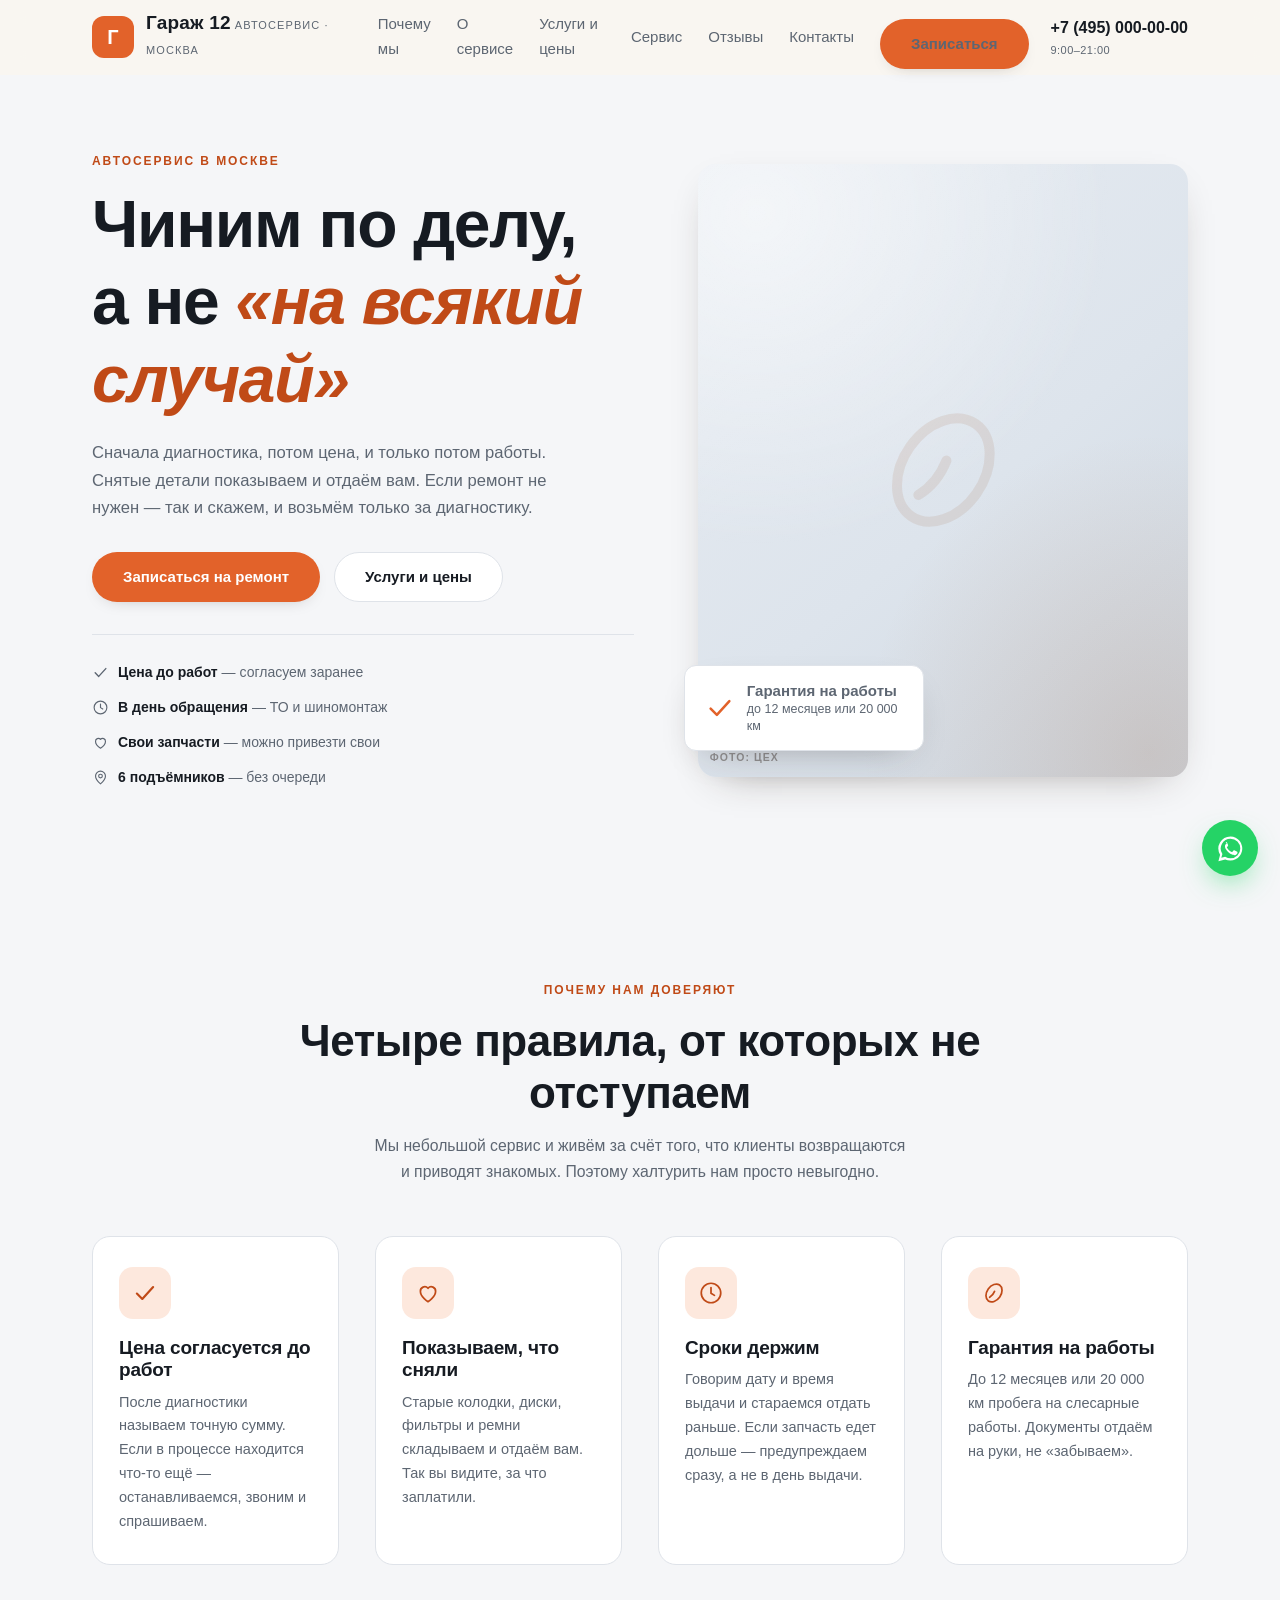
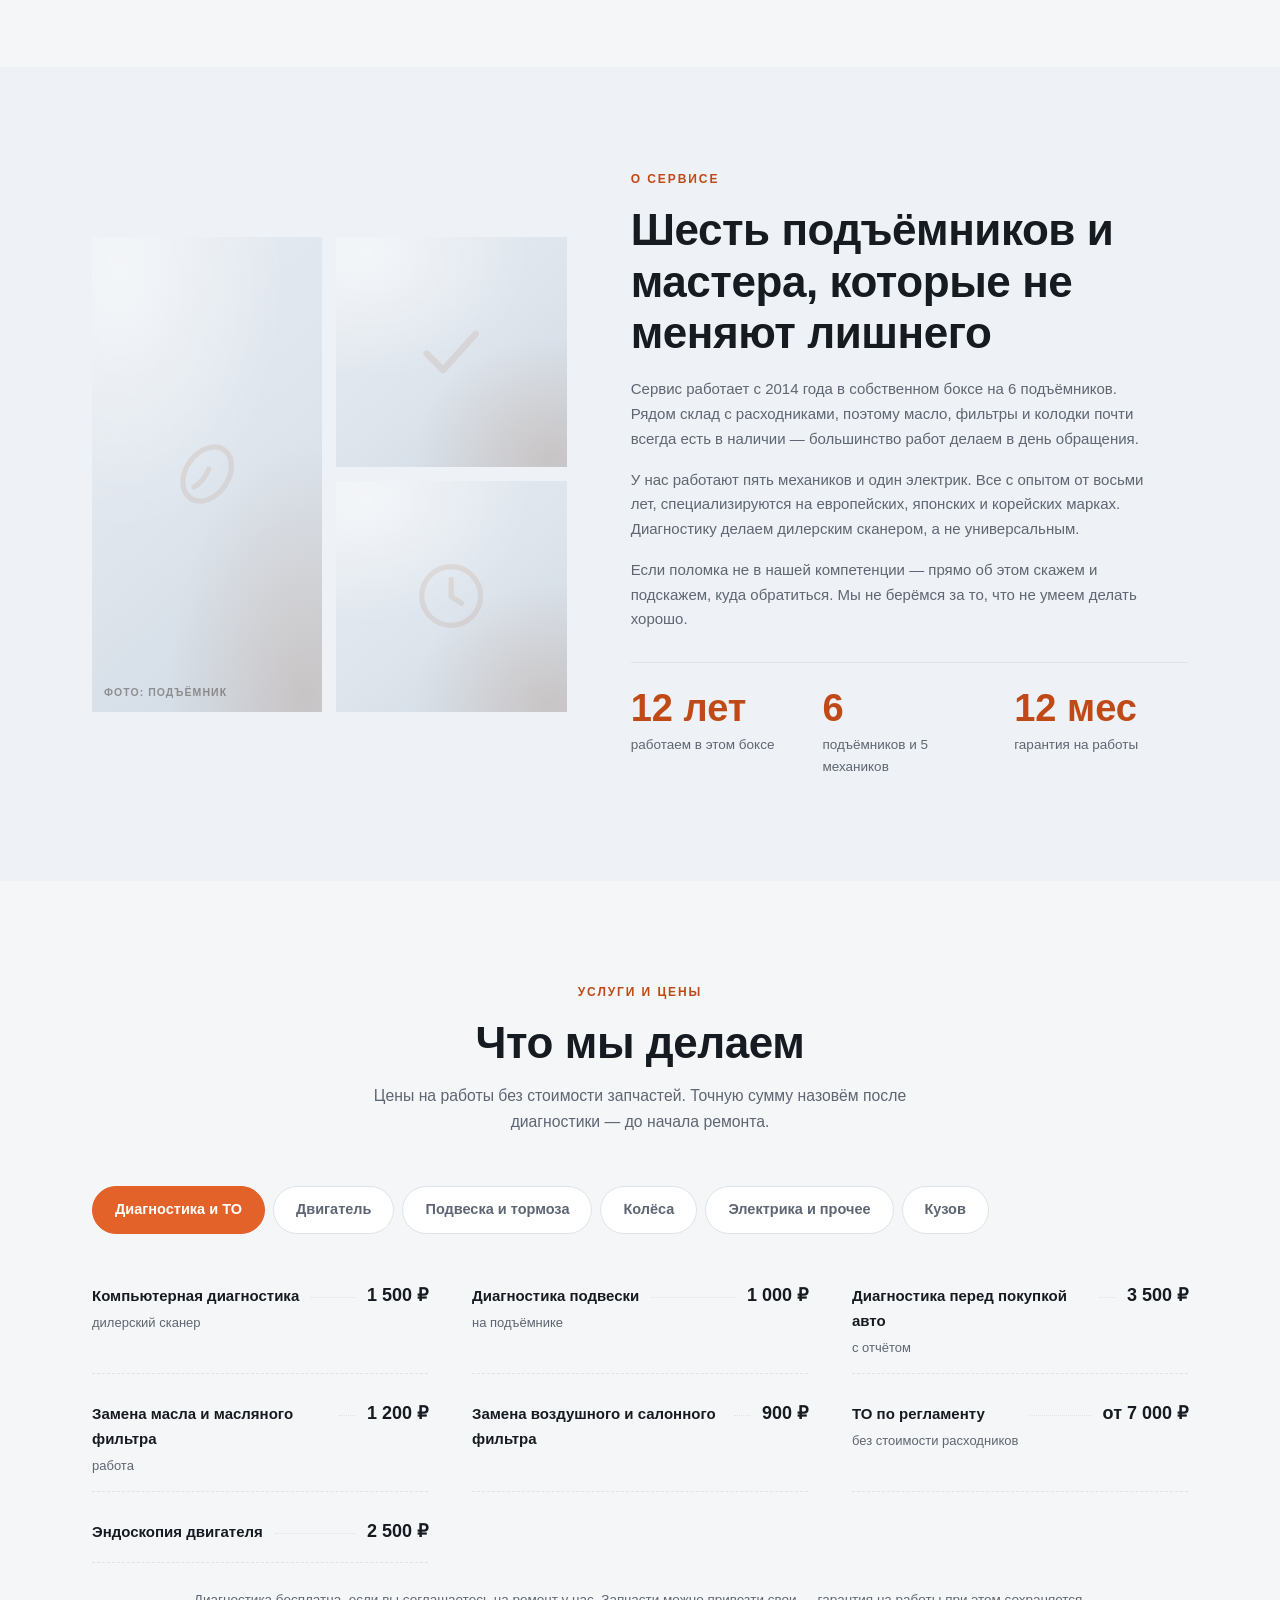
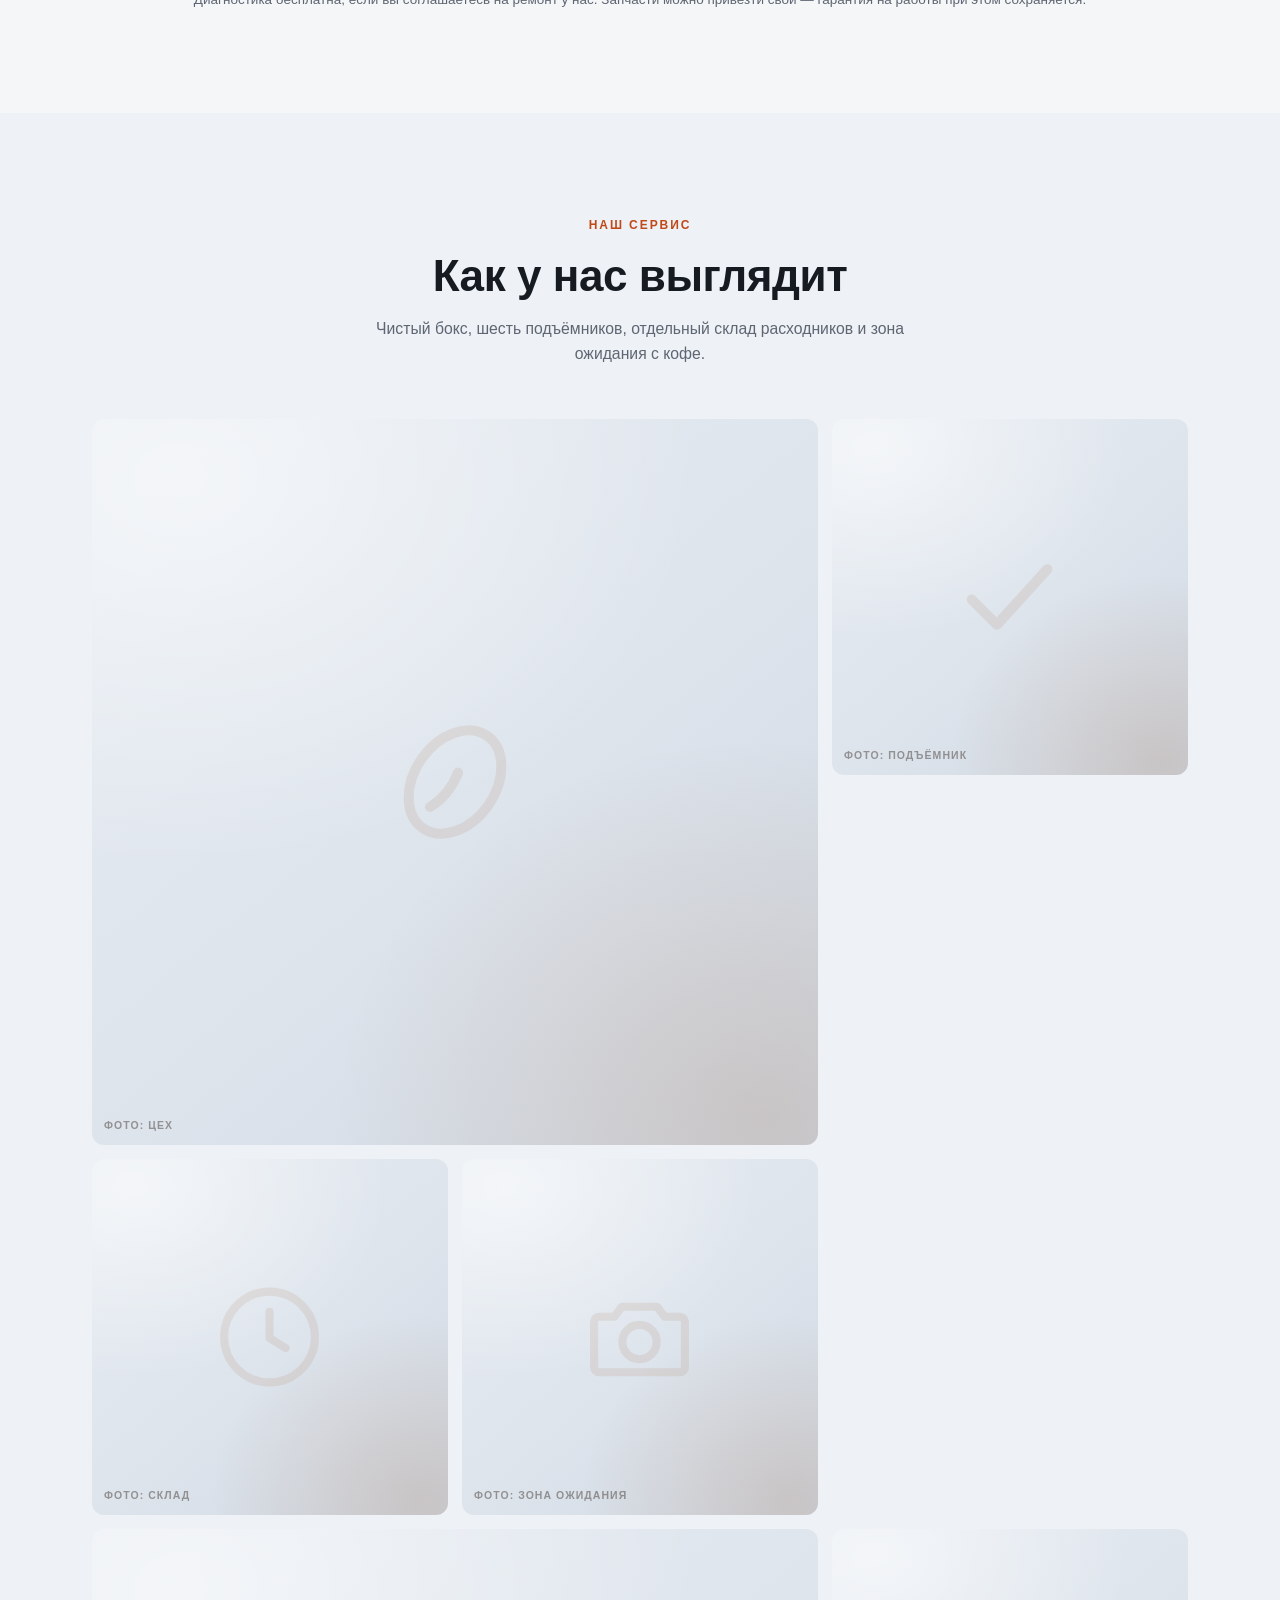
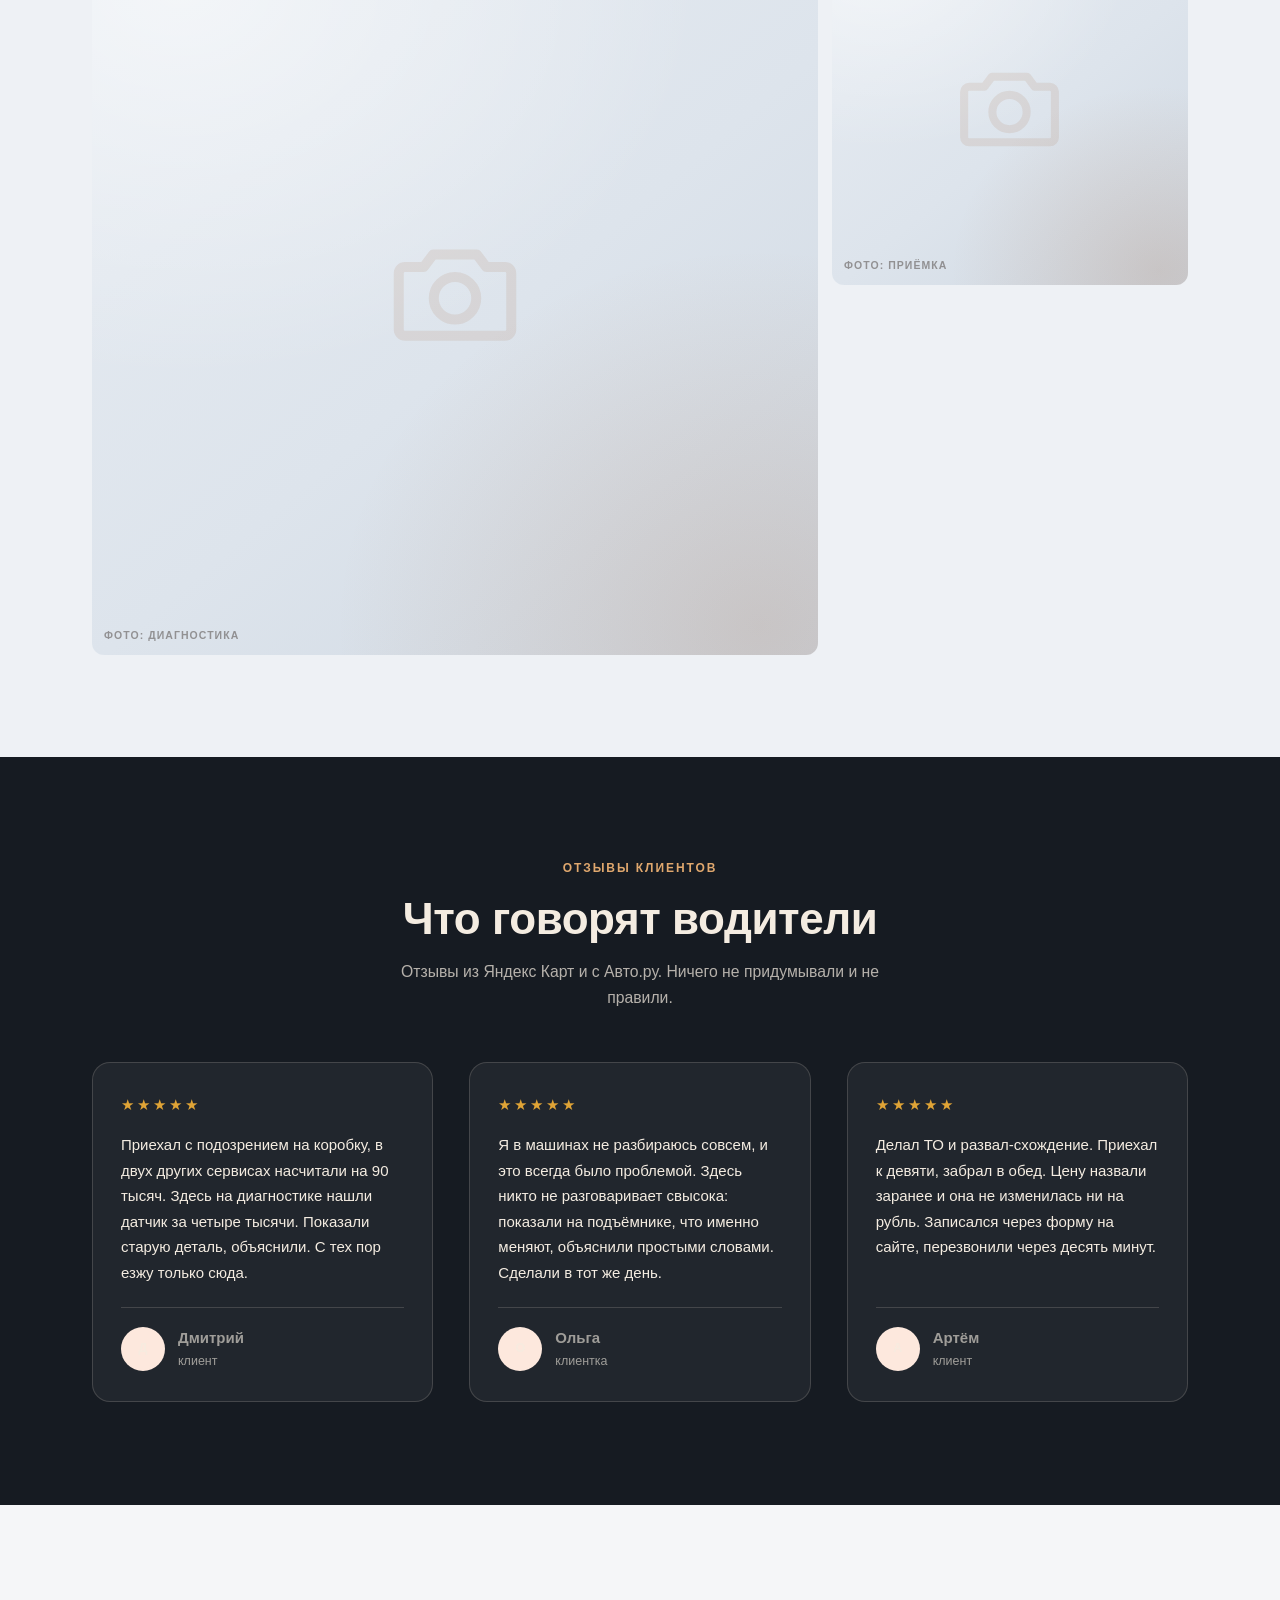
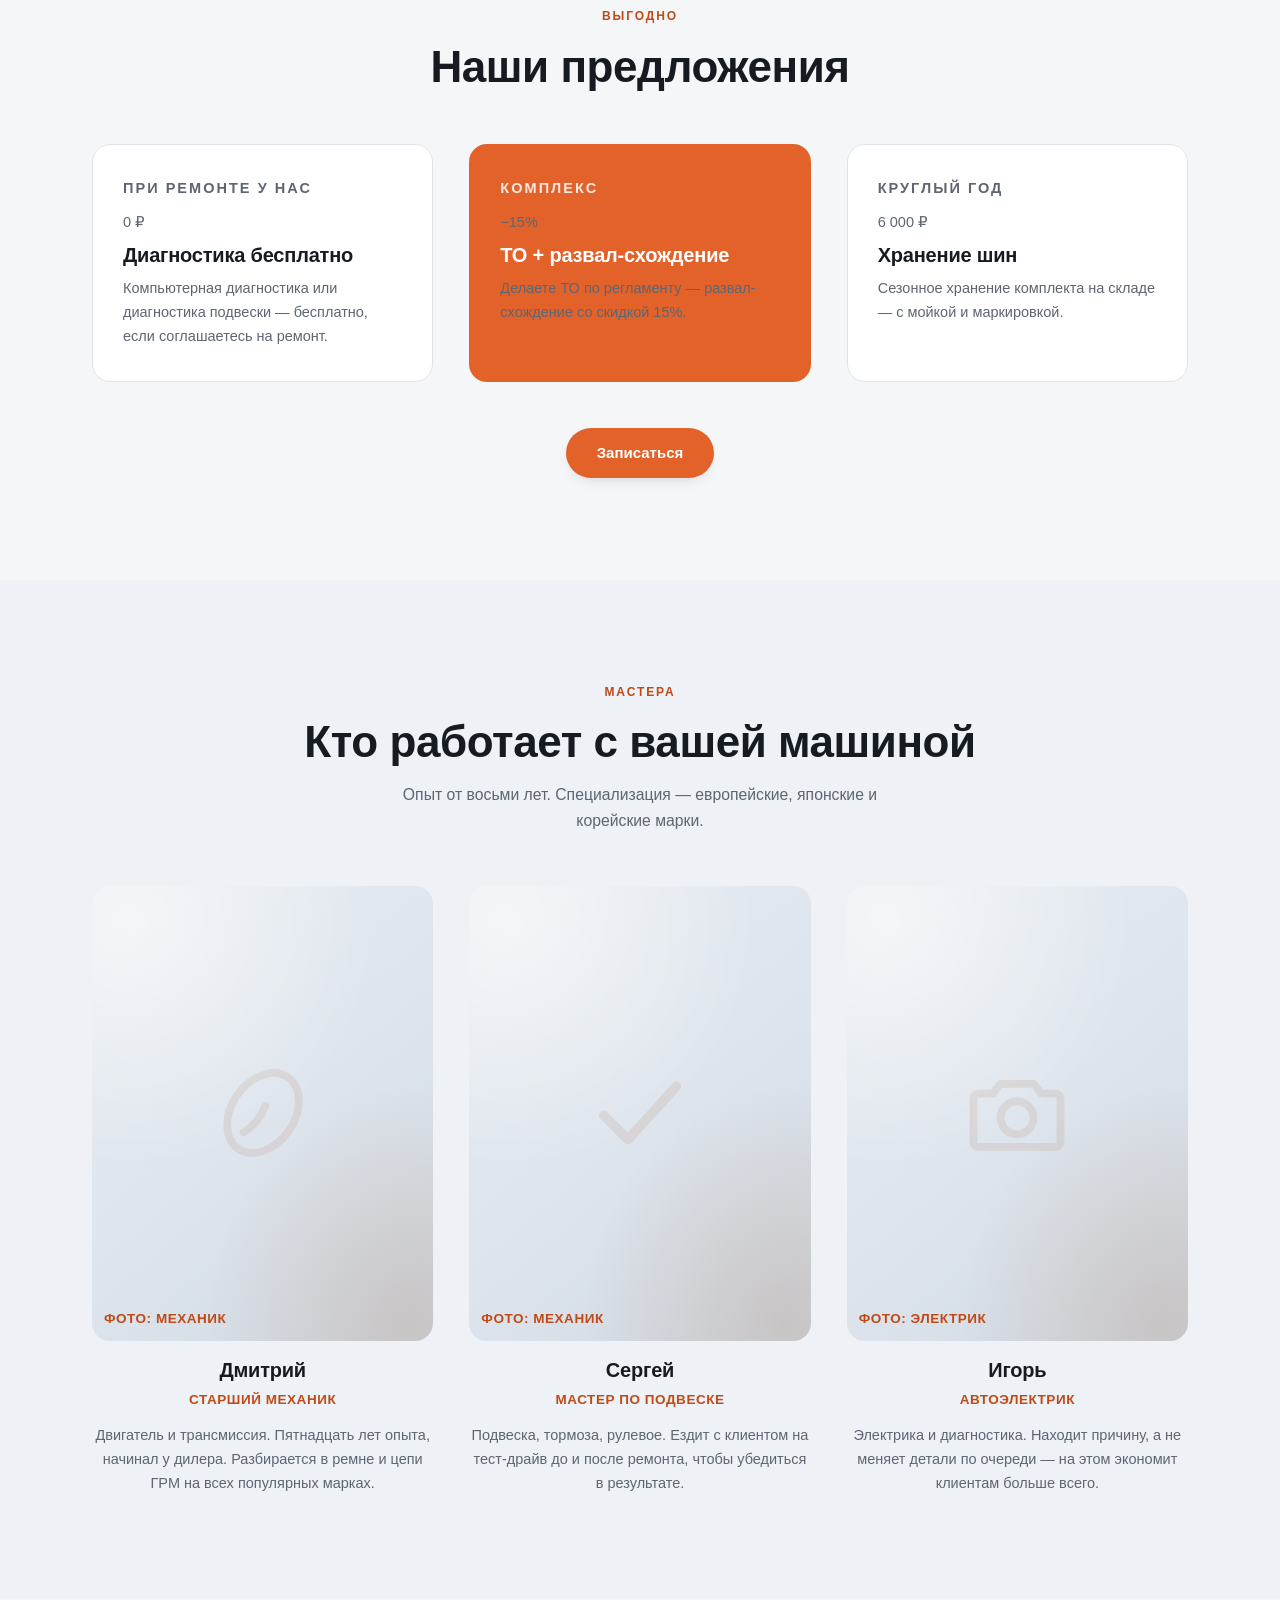
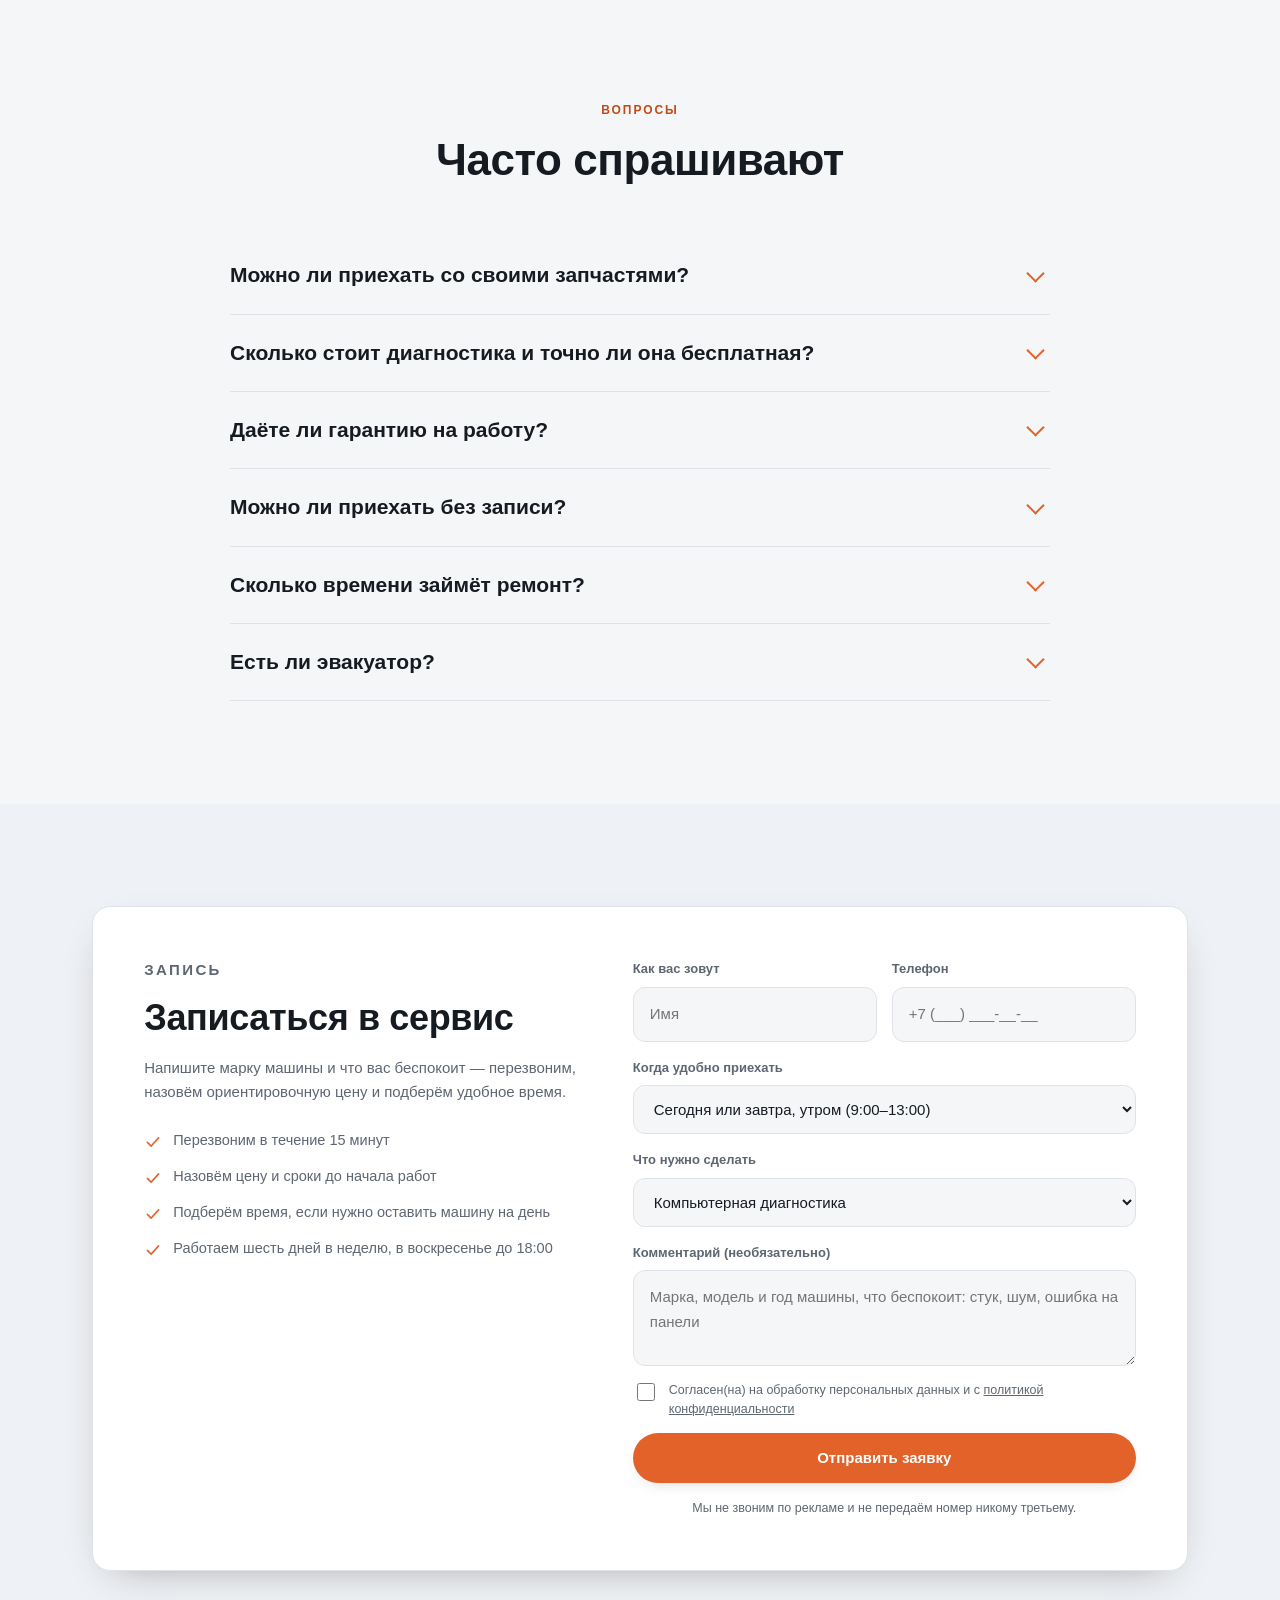
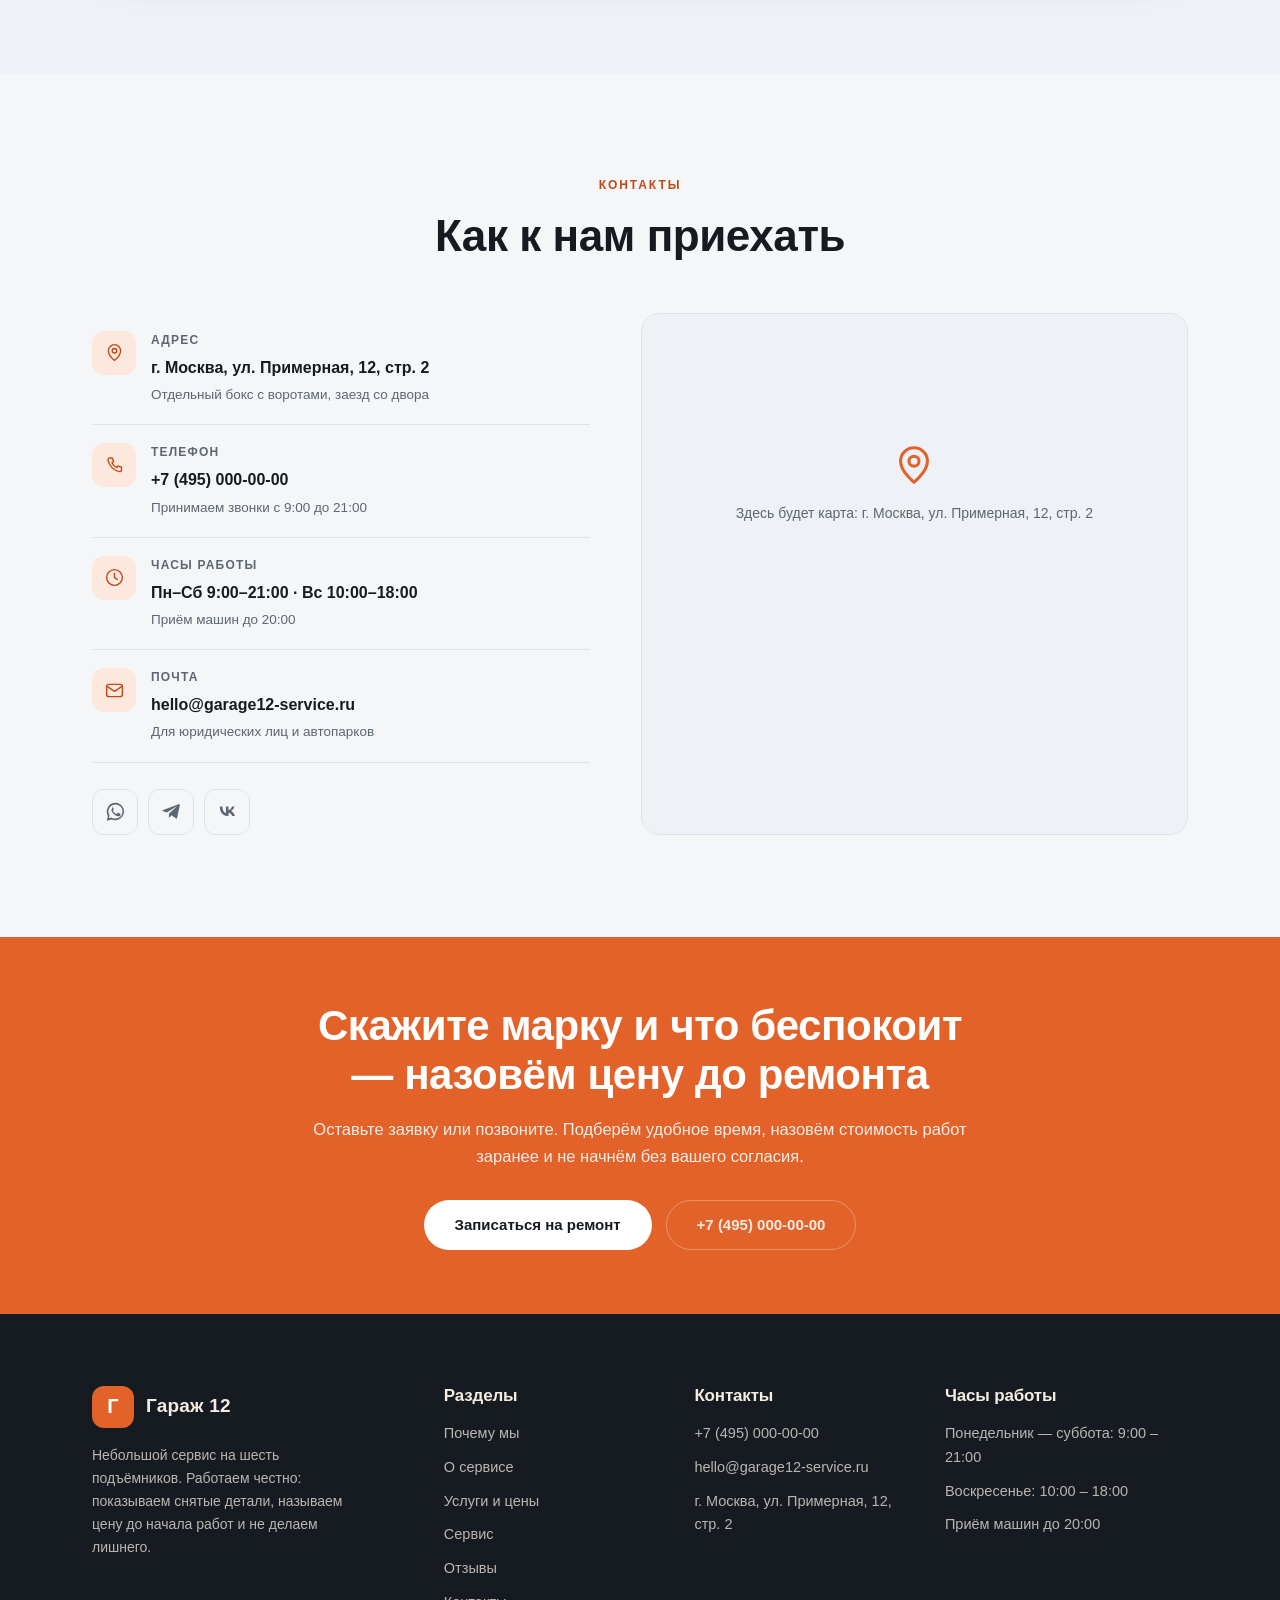
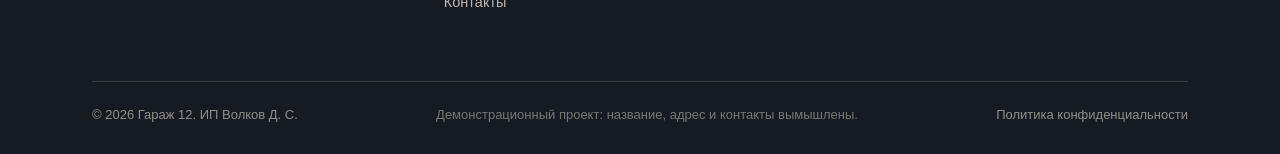
==== avto/index.html @ a229dd5d "Add beauty salon and auto repair demos, update index to 4 examples" ====
<!DOCTYPE html>
<html lang="ru">
<head>
<meta charset="utf-8">
<meta name="viewport" content="width=device-width, initial-scale=1">
<title>Автосервис «Гараж 12» — ремонт и обслуживание автомобилей в Москве</title>
<meta name="description" content="Автосервис: компьютерная диагностика, ТО по регламенту, ремонт двигателя, подвески и тормозов, шиномонтаж и развал-схождение. Показываем старые запчасти, даём гарантию на работы. Запись онлайн.">
<meta name="keywords" content="автосервис Москва, ремонт авто, компьютерная диагностика, ТО по регламенту, ремонт подвески, замена колодок, шиномонтаж, развал схождение, ремонт двигателя, записаться в автосервис">
<link rel="canonical" href="https://garage12-service.ru/">
<meta name="robots" content="noindex, nofollow">
<meta name="theme-color" content="#e2622a">
<meta name="format-detection" content="telephone=yes">
<meta name="geo.region" content="RU-MOW">
<meta name="geo.placename" content="Москва">

<meta property="og:type" content="website">
<meta property="og:locale" content="ru_RU">
<meta property="og:site_name" content="Гараж 12">
<meta property="og:title" content="Автосервис «Гараж 12» — ремонт и обслуживание автомобилей в Москве">
<meta property="og:description" content="Автосервис: компьютерная диагностика, ТО по регламенту, ремонт двигателя, подвески и тормозов, шиномонтаж и развал-схождение. Показываем старые запчасти, даём гарантию на работы. Запись онлайн.">
<meta property="og:url" content="https://garage12-service.ru/">
<meta property="og:image" content="https://garage12-service.ru/img/og.jpg">
<meta name="twitter:card" content="summary_large_image">

<link rel="icon" href="img/favicon.svg" type="image/svg+xml">
<link rel="apple-touch-icon" href="img/favicon.svg">
<link rel="stylesheet" href="css/style.css">
<script>document.documentElement.className += ' js';</script>
<script type="application/ld+json">{"url":"https://garage12-service.ru/","image":"https://garage12-service.ru/img/og.jpg","description":"Автосервис: компьютерная диагностика, ТО по регламенту, ремонт двигателя, подвески и тормозов, шиномонтаж и развал-схождение. Показываем старые запчасти, даём гарантию на работы. Запись онлайн.","@type":"AutoRepair","telephone":"+7 (495) 000-00-00","@context":"https://schema.org","name":"Гараж 12","address":{"streetAddress":"г. Москва, ул. Примерная, 12, стр. 2","addressLocality":"Москва","@type":"PostalAddress","addressCountry":"RU"},"priceRange":"1 000–25 000 ₽","openingHours":["Mo-Sa 09:00-21:00","Su 10:00-18:00"]}</script>
<script type="application/ld+json">{"@context":"https://schema.org","mainEntity":[{"acceptedAnswer":{"text":"Да, можно. Гарантия на работы в этом случае сохраняется в полном объёме, но на саму привезённую деталь мы гарантию дать не можем — только на качество установки. Если сомневаетесь, что заказывать, мы подскажем артикулы и подберём аналоги.","@type":"Answer"},"name":"Можно ли приехать со своими запчастями?","@type":"Question"},{"acceptedAnswer":{"text":"Компьютерная диагностика — 1 500 ₽, диагностика подвески — 1 000 ₽. Если после диагностики вы соглашаетесь на ремонт у нас, эти деньги не берём. Платите только за диагностику, если решили ремонтироваться в другом месте.","@type":"Answer"},"name":"Сколько стоит диагностика и точно ли она бесплатная?","@type":"Question"},{"acceptedAnswer":{"text":"Да, до 12 месяцев или 20 000 км пробега на слесарные работы — что наступит раньше. Документы выдаём на руки. Если в гарантийный период появится та же неисправность, устраним бесплатно.","@type":"Answer"},"name":"Даёте ли гарантию на работу?","@type":"Question"},{"acceptedAnswer":{"text":"Можно, но лучше записаться — иначе придётся ждать в очереди. В день обращения делаем ТО, шиномонтаж, замену колодок и масла. Для сложного ремонта понадобится запись: нужно заказать запчасти.","@type":"Answer"},"name":"Можно ли приехать без записи?","@type":"Question"},{"acceptedAnswer":{"text":"Замену масла, колодок или шиномонтаж делаем за час-полтора. ТО по регламенту — от трёх часов. Ремонт двигателя или сцепления обычно от одного до трёх дней, точнее скажем после диагностики.","@type":"Answer"},"name":"Сколько времени займёт ремонт?","@type":"Question"},{"acceptedAnswer":{"text":"Своего эвакуатора нет, но мы работаем с партнёрами и подскажем, к кому обратиться — приедем на подъёмник и примем машину в любое рабочее время. Скажите при звонке, что машина на эвакуаторе, мы подготовим место.","@type":"Answer"},"name":"Есть ли эвакуатор?","@type":"Question"}],"@type":"FAQPage"}</script>
</head>
<body>
<a class="skip" href="#main">Перейти к содержанию</a>

<svg width="0" height="0" style="position:absolute" aria-hidden="true" focusable="false">
  <symbol id="i-cup" viewBox="0 0 24 24" fill="none" stroke="currentColor" stroke-width="1.6" stroke-linecap="round" stroke-linejoin="round"><path d="M4 7h12v6a5 5 0 0 1-5 5H9a5 5 0 0 1-5-5V7Z"/><path d="M16 9h2.5a2.5 2.5 0 0 1 0 5H16"/><path d="M7 3.5c0 .8.9 1 .9 1.8M10.5 3.5c0 .8.9 1 .9 1.8"/><path d="M4 21h12"/></symbol>
  <symbol id="i-cake" viewBox="0 0 24 24" fill="none" stroke="currentColor" stroke-width="1.6" stroke-linecap="round" stroke-linejoin="round"><path d="M4 20h16v-5c0-1.1-.9-2-2-2H6c-1.1 0-2 .9-2 2v5Z"/><path d="M4 16c1.2 0 1.2 1.2 2.4 1.2S7.6 16 8.8 16s1.2 1.2 2.4 1.2S12.4 16 13.6 16s1.2 1.2 2.4 1.2S17.2 16 20 16"/><path d="M12 13V9M12 6.5V5"/></symbol>
  <symbol id="i-bean" viewBox="0 0 24 24" fill="none" stroke="currentColor" stroke-width="1.6" stroke-linecap="round" stroke-linejoin="round"><ellipse cx="12" cy="12" rx="6.5" ry="9" transform="rotate(35 12 12)"/><path d="M8 16c2-1.2 3.5-3 4.5-5.5"/></symbol>
  <symbol id="i-croissant" viewBox="0 0 24 24" fill="none" stroke="currentColor" stroke-width="1.6" stroke-linecap="round" stroke-linejoin="round"><path d="M3 14c0-4 4-8 9-8s9 4 9 8"/><path d="M7 14 5 18M12 14v4.5M17 14l2 4"/><path d="M3 14h18"/></symbol>
  <symbol id="i-leaf" viewBox="0 0 24 24" fill="none" stroke="currentColor" stroke-width="1.6" stroke-linecap="round" stroke-linejoin="round"><path d="M4 20c0-9 6-15 16-16 0 10-6 16-13 16H4Z"/><path d="M9 15c2-2.6 4.6-4.4 8-5.2"/></symbol>
  <symbol id="i-heart" viewBox="0 0 24 24" fill="none" stroke="currentColor" stroke-width="1.6" stroke-linecap="round" stroke-linejoin="round"><path d="M12 20s-7-4.4-7-9.4A4 4 0 0 1 12 7.6a4 4 0 0 1 7 3c0 5-7 9.4-7 9.4Z"/></symbol>
  <symbol id="i-wifi" viewBox="0 0 24 24" fill="none" stroke="currentColor" stroke-width="1.6" stroke-linecap="round" stroke-linejoin="round"><path d="M3.5 9a13 13 0 0 1 17 0M6.5 12.2a8.6 8.6 0 0 1 11 0M9.4 15.4a4.2 4.2 0 0 1 5.2 0"/><circle cx="12" cy="18.6" r=".9" fill="currentColor" stroke="none"/></symbol>
  <symbol id="i-music" viewBox="0 0 24 24" fill="none" stroke="currentColor" stroke-width="1.6" stroke-linecap="round" stroke-linejoin="round"><path d="M9 18V6l10-2v12"/><circle cx="6.5" cy="18" r="2.5"/><circle cx="16.5" cy="16" r="2.5"/></symbol>
  <symbol id="i-sun" viewBox="0 0 24 24" fill="none" stroke="currentColor" stroke-width="1.6" stroke-linecap="round" stroke-linejoin="round"><circle cx="12" cy="12" r="4"/><path d="M12 2v2.5M12 19.5V22M2 12h2.5M19.5 12H22M5 5l1.8 1.8M17.2 17.2 19 19M19 5l-1.8 1.8M6.8 17.2 5 19"/></symbol>
  <symbol id="i-clock" viewBox="0 0 24 24" fill="none" stroke="currentColor" stroke-width="1.6" stroke-linecap="round" stroke-linejoin="round"><circle cx="12" cy="12" r="9"/><path d="M12 7v5.2l3.2 2"/></symbol>
  <symbol id="i-phone" viewBox="0 0 24 24" fill="none" stroke="currentColor" stroke-width="1.6" stroke-linecap="round" stroke-linejoin="round"><path d="M6.5 3.5h3l1.5 4-2 1.4a12 12 0 0 0 5.6 5.6l1.4-2 4 1.5v3a2 2 0 0 1-2.2 2A16.5 16.5 0 0 1 4.5 5.7 2 2 0 0 1 6.5 3.5Z"/></symbol>
  <symbol id="i-pin" viewBox="0 0 24 24" fill="none" stroke="currentColor" stroke-width="1.6" stroke-linecap="round" stroke-linejoin="round"><path d="M12 21s7-5.6 7-11a7 7 0 1 0-14 0c0 5.4 7 11 7 11Z"/><circle cx="12" cy="10" r="2.6"/></symbol>
  <symbol id="i-mail" viewBox="0 0 24 24" fill="none" stroke="currentColor" stroke-width="1.6" stroke-linecap="round" stroke-linejoin="round"><rect x="3" y="5" width="18" height="14" rx="2.5"/><path d="m4 7.5 8 5.5 8-5.5"/></symbol>
  <symbol id="i-check" viewBox="0 0 24 24" fill="none" stroke="currentColor" stroke-width="2" stroke-linecap="round" stroke-linejoin="round"><path d="m4.5 12.5 5 5 10-11"/></symbol>
  <symbol id="i-star" viewBox="0 0 24 24" fill="currentColor"><path d="m12 2.6 2.9 6 6.6.9-4.8 4.6 1.2 6.5L12 17.5 6.1 20.6l1.2-6.5L2.5 9.5l6.6-.9Z"/></symbol>
  <symbol id="i-up" viewBox="0 0 24 24" fill="none" stroke="currentColor" stroke-width="1.8" stroke-linecap="round" stroke-linejoin="round"><path d="M12 19V5M5.5 11.5 12 5l6.5 6.5"/></symbol>
  <symbol id="i-wa" viewBox="0 0 24 24" fill="currentColor"><path d="M12 2a10 10 0 0 0-8.6 15.1L2 22.5l5.6-1.4A10 10 0 1 0 12 2Zm0 1.9a8.1 8.1 0 0 1 0 16.2 8 8 0 0 1-4.1-1.1l-.3-.2-3.2.8.9-3.1-.2-.3A8.1 8.1 0 0 1 12 3.9Zm-3 4c-.2 0-.5.1-.7.3-.3.3-.9.9-.9 2.1s.9 2.4 1 2.6c.1.2 1.8 2.8 4.4 3.9 2.1.9 2.6.7 3 .7.5 0 1.6-.6 1.8-1.3.2-.6.2-1.2.2-1.3-.1-.2-.3-.2-.6-.4l-2-1c-.3-.1-.5-.1-.7.1l-.9 1.1c-.2.2-.3.2-.6.1a7.9 7.9 0 0 1-2.3-1.4 8.7 8.7 0 0 1-1.6-2c-.2-.3 0-.5.1-.6l.5-.6c.2-.2.2-.3.3-.5v-.5l-.9-2.1c-.2-.5-.4-.5-.6-.5h-.5Z"/></symbol>
  <symbol id="i-tg" viewBox="0 0 24 24" fill="currentColor"><path d="M21.6 4.3 18.5 19c-.2 1-.9 1.3-1.7.8l-4.7-3.5-2.3 2.2c-.3.3-.5.5-.9.5l.3-4.6 8.5-7.7c.4-.3-.1-.5-.6-.2L6.6 13 2.3 11.6c-.9-.3-.9-.9.2-1.3l17.5-6.7c.8-.3 1.5.2 1.6.7Z"/></symbol>
  <symbol id="i-vk" viewBox="0 0 24 24" fill="currentColor"><path d="M12.8 17.2c-6 0-9.5-4.1-9.6-11h3c.1 5 2.3 7.2 4 7.6V6.2h2.9v4.3c1.7-.2 3.4-2.1 4-4.3h2.8a8 8 0 0 1-3.7 5.3 8.2 8.2 0 0 1 4.3 5.7h-3.1a5.1 5.1 0 0 0-4.3-3.8v3.8h-.3Z"/></symbol>
  <symbol id="i-camera" viewBox="0 0 24 24" fill="none" stroke="currentColor" stroke-width="1.6" stroke-linecap="round" stroke-linejoin="round"><path d="M4 8h3l1.5-2h7L17 8h3a1 1 0 0 1 1 1v9a1 1 0 0 1-1 1H4a1 1 0 0 1-1-1V9a1 1 0 0 1 1-1Z"/><circle cx="12" cy="13" r="3.4"/></symbol>
</svg>

<header class="site-head" id="top">
  <div class="wrap site-head__in">
    <a class="brand" href="#top" aria-label="Гараж 12 — на главную">
      <span class="brand__mark" aria-hidden="true">Г</span>
      <span>
        <span class="brand__name">Гараж 12</span>
        <span class="brand__tag">Автосервис · Москва</span>
      </span>
    </a>
    <nav class="nav" id="nav" aria-label="Основное меню">
      <a href="#why">Почему мы</a>
      <a href="#about">О сервисе</a>
      <a href="#menu">Услуги и цены</a>
      <a href="#gallery">Сервис</a>
      <a href="#reviews">Отзывы</a>
      <a href="#contacts">Контакты</a>
      
      <a class="btn btn--primary" href="#booking" style="margin-top:14px">Записаться</a>
    </nav>
    <a class="head-phone" href="tel:+74950000000">+7 (495) 000-00-00<small>9:00–21:00</small></a>
    <button class="burger" id="burger" aria-label="Меню" aria-expanded="false" aria-controls="nav"><span></span></button>
  </div>
</header>
<main id="main">

<section class="hero">
  <div class="wrap hero__in">
    <div class="hero__body reveal">
      <p class="eyebrow">Автосервис в Москве</p>
      <h1 class="hero__title">Чиним по делу,<br>а не <em>«на всякий случай»</em></h1>
      <p class="hero__text">Сначала диагностика, потом цена, и только потом работы. Снятые детали показываем и отдаём вам. Если ремонт не нужен — так и скажем, и возьмём только за диагностику.</p>
      <div class="btn-row">
        <a class="btn btn--primary" href="#booking">Записаться на ремонт</a>
        <a class="btn btn--ghost" href="#menu">Услуги и цены</a>
      </div>
      <ul class="hero__facts">
        <li class="hero__fact"><svg class="ico" width="17" height="17" aria-hidden="true"><use href="#i-check"/></svg><span><b>Цена до работ</b> — согласуем заранее</span></li>
        <li class="hero__fact"><svg class="ico" width="17" height="17" aria-hidden="true"><use href="#i-clock"/></svg><span><b>В день обращения</b> — ТО и шиномонтаж</span></li>
        <li class="hero__fact"><svg class="ico" width="17" height="17" aria-hidden="true"><use href="#i-heart"/></svg><span><b>Свои запчасти</b> — можно привезти свои</span></li>
        <li class="hero__fact"><svg class="ico" width="17" height="17" aria-hidden="true"><use href="#i-pin"/></svg><span><b>6 подъёмников</b> — без очереди</span></li>
        
      </ul>
    </div>
    <div class="hero__media reveal">
      <div class="ph ph--1">
        <svg aria-hidden="true"><use href="#i-bean"/></svg>
        <span class="ph__hint">Фото: цех</span>
      </div>
      <div class="hero__badge">
        <svg width="30" height="30" style="color:var(--accent);flex:none" aria-hidden="true"><use href="#i-check"/></svg>
        <span><b>Гарантия на работы</b><span>до 12 месяцев или 20 000 км</span></span>
      </div>
    </div>
  </div>
</section>
<section class="sect" id="why">
  <div class="wrap">
    <div class="sect-head sect-head--center reveal">
      <p class="eyebrow">Почему нам доверяют</p>
      <h2 class="h-sect">Четыре правила, от которых не отступаем</h2>
      <p class="lede">Мы небольшой сервис и живём за счёт того, что клиенты возвращаются и приводят знакомых. Поэтому халтурить нам просто невыгодно.</p>
    </div>
    <div class="features__grid">
      <article class="feature reveal">
        <div class="feature__ico"><svg aria-hidden="true"><use href="#i-check"/></svg></div>
        <h3>Цена согласуется до работ</h3>
        <p>После диагностики называем точную сумму. Если в процессе находится что-то ещё — останавливаемся, звоним и спрашиваем.</p>
      </article>
      <article class="feature reveal">
        <div class="feature__ico"><svg aria-hidden="true"><use href="#i-heart"/></svg></div>
        <h3>Показываем, что сняли</h3>
        <p>Старые колодки, диски, фильтры и ремни складываем и отдаём вам. Так вы видите, за что заплатили.</p>
      </article>
      <article class="feature reveal">
        <div class="feature__ico"><svg aria-hidden="true"><use href="#i-clock"/></svg></div>
        <h3>Сроки держим</h3>
        <p>Говорим дату и время выдачи и стараемся отдать раньше. Если запчасть едет дольше — предупреждаем сразу, а не в день выдачи.</p>
      </article>
      <article class="feature reveal">
        <div class="feature__ico"><svg aria-hidden="true"><use href="#i-bean"/></svg></div>
        <h3>Гарантия на работы</h3>
        <p>До 12 месяцев или 20 000 км пробега на слесарные работы. Документы отдаём на руки, не «забываем».</p>
      </article>
      
    </div>
  </div>
</section>
<section class="sect sect--alt" id="about">
  <div class="wrap about__in">
    <div class="about__media reveal">
      <div class="ph ph--4"><svg aria-hidden="true"><use href="#i-bean"/></svg><span class="ph__hint">Фото: подъёмник</span></div>
      <div class="ph ph--2"><svg aria-hidden="true"><use href="#i-check"/></svg></div>
      <div class="ph ph--2"><svg aria-hidden="true"><use href="#i-clock"/></svg></div>
    </div>
    <div class="about__body reveal">
      <p class="eyebrow">О сервисе</p>
      <h2 class="h-sect">Шесть подъёмников и мастера, которые не меняют лишнего</h2>
      <p class="lede">Сервис работает с 2014 года в собственном боксе на 6 подъёмников. Рядом склад с расходниками, поэтому масло, фильтры и колодки почти всегда есть в наличии — большинство работ делаем в день обращения.</p>
      <p class="lede">У нас работают пять механиков и один электрик. Все с опытом от восьми лет, специализируются на европейских, японских и корейских марках. Диагностику делаем дилерским сканером, а не универсальным.</p>
      <p class="lede">Если поломка не в нашей компетенции — прямо об этом скажем и подскажем, куда обратиться. Мы не берёмся за то, что не умеем делать хорошо.</p>
      
      <div class="about__stats">
        <div class="about__stat"><b>12 лет</b><span>работаем в этом боксе</span></div>
        <div class="about__stat"><b>6</b><span>подъёмников и 5 механиков</span></div>
        <div class="about__stat"><b>12 мес</b><span>гарантия на работы</span></div>
        
      </div>
    </div>
  </div>
</section>
<section class="sect" id="menu">
  <div class="wrap">
    <div class="sect-head sect-head--center reveal">
      <p class="eyebrow">Услуги и цены</p>
      <h2 class="h-sect">Что мы делаем</h2>
      <p class="lede">Цены на работы без стоимости запчастей. Точную сумму назовём после диагностики — до начала ремонта.</p>
    </div>

    <div class="tabs reveal" role="tablist" aria-label="Что мы делаем">
      <button class="tab is-active" role="tab" data-tab="diagnostika" aria-selected="true" aria-controls="panel-diagnostika">Диагностика и ТО</button>
      <button class="tab" role="tab" data-tab="engine" aria-selected="false" aria-controls="panel-engine">Двигатель</button>
      <button class="tab" role="tab" data-tab="suspension" aria-selected="false" aria-controls="panel-suspension">Подвеска и тормоза</button>
      <button class="tab" role="tab" data-tab="wheels" aria-selected="false" aria-controls="panel-wheels">Колёса</button>
      <button class="tab" role="tab" data-tab="electro" aria-selected="false" aria-controls="panel-electro">Электрика и прочее</button>
      <button class="tab" role="tab" data-tab="body" aria-selected="false" aria-controls="panel-body">Кузов</button>
      
    </div>

    <div class="menu-panel is-active" id="panel-diagnostika" role="tabpanel" data-panel="diagnostika">
      <div class="price-list">
        <div class="price-row">
          <span class="price-row__name">Компьютерная диагностика<small>дилерский сканер</small></span>
          <span class="price-row__dots" aria-hidden="true"></span>
          <span class="price-row__val">1 500 ₽</span>
        </div>
        <div class="price-row">
          <span class="price-row__name">Диагностика подвески<small>на подъёмнике</small></span>
          <span class="price-row__dots" aria-hidden="true"></span>
          <span class="price-row__val">1 000 ₽</span>
        </div>
        <div class="price-row">
          <span class="price-row__name">Диагностика перед покупкой авто<small>с отчётом</small></span>
          <span class="price-row__dots" aria-hidden="true"></span>
          <span class="price-row__val">3 500 ₽</span>
        </div>
        <div class="price-row">
          <span class="price-row__name">Замена масла и масляного фильтра<small>работа</small></span>
          <span class="price-row__dots" aria-hidden="true"></span>
          <span class="price-row__val">1 200 ₽</span>
        </div>
        <div class="price-row">
          <span class="price-row__name">Замена воздушного и салонного фильтра</span>
          <span class="price-row__dots" aria-hidden="true"></span>
          <span class="price-row__val">900 ₽</span>
        </div>
        <div class="price-row">
          <span class="price-row__name">ТО по регламенту<small>без стоимости расходников</small></span>
          <span class="price-row__dots" aria-hidden="true"></span>
          <span class="price-row__val">от 7 000 ₽</span>
        </div>
        <div class="price-row">
          <span class="price-row__name">Эндоскопия двигателя</span>
          <span class="price-row__dots" aria-hidden="true"></span>
          <span class="price-row__val">2 500 ₽</span>
        </div>
        
      </div>
    </div>
    <div class="menu-panel" id="panel-engine" role="tabpanel" data-panel="engine">
      <div class="price-list">
        <div class="price-row">
          <span class="price-row__name">Замена ремня ГРМ<small>со всеми роликами</small></span>
          <span class="price-row__dots" aria-hidden="true"></span>
          <span class="price-row__val">от 9 000 ₽</span>
        </div>
        <div class="price-row">
          <span class="price-row__name">Замена цепи ГРМ</span>
          <span class="price-row__dots" aria-hidden="true"></span>
          <span class="price-row__val">от 18 000 ₽</span>
        </div>
        <div class="price-row">
          <span class="price-row__name">Замена сцепления</span>
          <span class="price-row__dots" aria-hidden="true"></span>
          <span class="price-row__val">от 12 000 ₽</span>
        </div>
        <div class="price-row">
          <span class="price-row__name">Замена прокладки ГБЦ</span>
          <span class="price-row__dots" aria-hidden="true"></span>
          <span class="price-row__val">от 25 000 ₽</span>
        </div>
        <div class="price-row">
          <span class="price-row__name">Замена помпы</span>
          <span class="price-row__dots" aria-hidden="true"></span>
          <span class="price-row__val">от 6 000 ₽</span>
        </div>
        <div class="price-row">
          <span class="price-row__name">Замена опор двигателя</span>
          <span class="price-row__dots" aria-hidden="true"></span>
          <span class="price-row__val">от 3 500 ₽</span>
        </div>
        <div class="price-row">
          <span class="price-row__name">Промывка инжектора</span>
          <span class="price-row__dots" aria-hidden="true"></span>
          <span class="price-row__val">от 4 500 ₽</span>
        </div>
        
      </div>
    </div>
    <div class="menu-panel" id="panel-suspension" role="tabpanel" data-panel="suspension">
      <div class="price-list">
        <div class="price-row">
          <span class="price-row__name">Замена амортизаторов<small>за ось</small></span>
          <span class="price-row__dots" aria-hidden="true"></span>
          <span class="price-row__val">от 4 500 ₽</span>
        </div>
        <div class="price-row">
          <span class="price-row__name">Замена рычагов и сайлентблоков</span>
          <span class="price-row__dots" aria-hidden="true"></span>
          <span class="price-row__val">от 3 000 ₽</span>
        </div>
        <div class="price-row">
          <span class="price-row__name">Замена ступичного подшипника<small>за ступу</small></span>
          <span class="price-row__dots" aria-hidden="true"></span>
          <span class="price-row__val">от 3 500 ₽</span>
        </div>
        <div class="price-row">
          <span class="price-row__name">Замена тормозных колодок<small>за ось</small></span>
          <span class="price-row__dots" aria-hidden="true"></span>
          <span class="price-row__val">1 800 ₽</span>
        </div>
        <div class="price-row">
          <span class="price-row__name">Замена тормозных дисков<small>за ось</small></span>
          <span class="price-row__dots" aria-hidden="true"></span>
          <span class="price-row__val">2 500 ₽</span>
        </div>
        <div class="price-row">
          <span class="price-row__name">Замена тормозной жидкости</span>
          <span class="price-row__dots" aria-hidden="true"></span>
          <span class="price-row__val">1 600 ₽</span>
        </div>
        <div class="price-row">
          <span class="price-row__name">Замена рулевой тяги и наконечника</span>
          <span class="price-row__dots" aria-hidden="true"></span>
          <span class="price-row__val">от 3 000 ₽</span>
        </div>
        
      </div>
    </div>
    <div class="menu-panel" id="panel-wheels" role="tabpanel" data-panel="wheels">
      <div class="price-list">
        <div class="price-row">
          <span class="price-row__name">Развал-схождение, 3D-стенд<small>легковой автомобиль</small></span>
          <span class="price-row__dots" aria-hidden="true"></span>
          <span class="price-row__val">2 800 ₽</span>
        </div>
        <div class="price-row">
          <span class="price-row__name">Шиномонтаж R15–R16<small>комплект</small></span>
          <span class="price-row__dots" aria-hidden="true"></span>
          <span class="price-row__val">2 400 ₽</span>
        </div>
        <div class="price-row">
          <span class="price-row__name">Шиномонтаж R17–R18<small>комплект</small></span>
          <span class="price-row__dots" aria-hidden="true"></span>
          <span class="price-row__val">3 000 ₽</span>
        </div>
        <div class="price-row">
          <span class="price-row__name">Шиномонтаж R19–R20<small>комплект</small></span>
          <span class="price-row__dots" aria-hidden="true"></span>
          <span class="price-row__val">4 000 ₽</span>
        </div>
        <div class="price-row">
          <span class="price-row__name">Балансировка колеса</span>
          <span class="price-row__dots" aria-hidden="true"></span>
          <span class="price-row__val">400 ₽</span>
        </div>
        <div class="price-row">
          <span class="price-row__name">Ремонт прокола</span>
          <span class="price-row__dots" aria-hidden="true"></span>
          <span class="price-row__val">700 ₽</span>
        </div>
        <div class="price-row">
          <span class="price-row__name">Сезонное хранение шин<small>за сезон, комплект</small></span>
          <span class="price-row__dots" aria-hidden="true"></span>
          <span class="price-row__val">6 000 ₽</span>
        </div>
        
      </div>
    </div>
    <div class="menu-panel" id="panel-electro" role="tabpanel" data-panel="electro">
      <div class="price-list">
        <div class="price-row">
          <span class="price-row__name">Диагностика электрики</span>
          <span class="price-row__dots" aria-hidden="true"></span>
          <span class="price-row__val">1 500 ₽</span>
        </div>
        <div class="price-row">
          <span class="price-row__name">Замена аккумулятора</span>
          <span class="price-row__dots" aria-hidden="true"></span>
          <span class="price-row__val">700 ₽</span>
        </div>
        <div class="price-row">
          <span class="price-row__name">Замена генератора или стартера</span>
          <span class="price-row__dots" aria-hidden="true"></span>
          <span class="price-row__val">от 5 000 ₽</span>
        </div>
        <div class="price-row">
          <span class="price-row__name">Замена лампы или блока розжига</span>
          <span class="price-row__dots" aria-hidden="true"></span>
          <span class="price-row__val">от 1 200 ₽</span>
        </div>
        <div class="price-row">
          <span class="price-row__name">Заправка кондиционера<small>с проверкой на утечку</small></span>
          <span class="price-row__dots" aria-hidden="true"></span>
          <span class="price-row__val">3 500 ₽</span>
        </div>
        <div class="price-row">
          <span class="price-row__name">Замена антифриза</span>
          <span class="price-row__dots" aria-hidden="true"></span>
          <span class="price-row__val">1 800 ₽</span>
        </div>
        <div class="price-row">
          <span class="price-row__name">Установка сигнализации</span>
          <span class="price-row__dots" aria-hidden="true"></span>
          <span class="price-row__val">от 12 000 ₽</span>
        </div>
        
      </div>
    </div>
    <div class="menu-panel" id="panel-body" role="tabpanel" data-panel="body">
      <div class="price-list">
        <div class="price-row">
          <span class="price-row__name">Полировка одной детали</span>
          <span class="price-row__dots" aria-hidden="true"></span>
          <span class="price-row__val">от 4 000 ₽</span>
        </div>
        <div class="price-row">
          <span class="price-row__name">Полировка кузова полностью</span>
          <span class="price-row__dots" aria-hidden="true"></span>
          <span class="price-row__val">от 18 000 ₽</span>
        </div>
        <div class="price-row">
          <span class="price-row__name">Удаление вмятины без покраски<small>PDR</small></span>
          <span class="price-row__dots" aria-hidden="true"></span>
          <span class="price-row__val">от 3 000 ₽</span>
        </div>
        <div class="price-row">
          <span class="price-row__name">Покраска одной детали</span>
          <span class="price-row__dots" aria-hidden="true"></span>
          <span class="price-row__val">от 9 000 ₽</span>
        </div>
        <div class="price-row">
          <span class="price-row__name">Ремонт бампера</span>
          <span class="price-row__dots" aria-hidden="true"></span>
          <span class="price-row__val">от 6 000 ₽</span>
        </div>
        <div class="price-row">
          <span class="price-row__name">Антикоррозийная обработка днища</span>
          <span class="price-row__dots" aria-hidden="true"></span>
          <span class="price-row__val">от 14 000 ₽</span>
        </div>
        
      </div>
    </div>
    

    <p class="price-note center">Диагностика бесплатна, если вы соглашаетесь на ремонт у нас. Запчасти можно привезти свои — гарантия на работы при этом сохраняется.</p>
  </div>
</section>
<section class="sect sect--alt" id="gallery">
  <div class="wrap">
    <div class="sect-head sect-head--center reveal">
      <p class="eyebrow">Наш сервис</p>
      <h2 class="h-sect">Как у нас выглядит</h2>
      <p class="lede">Чистый бокс, шесть подъёмников, отдельный склад расходников и зона ожидания с кофе.</p>
    </div>
    <div class="gallery reveal">
      <div class="ph ph--2 gallery__wide"><svg aria-hidden="true"><use href="#i-bean"/></svg><span class="ph__hint">Фото: цех</span></div>
      <div class="ph ph--2"><svg aria-hidden="true"><use href="#i-check"/></svg><span class="ph__hint">Фото: подъёмник</span></div>
      <div class="ph ph--2"><svg aria-hidden="true"><use href="#i-clock"/></svg><span class="ph__hint">Фото: склад</span></div>
      <div class="ph ph--2"><svg aria-hidden="true"><use href="#i-camera"/></svg><span class="ph__hint">Фото: зона ожидания</span></div>
      <div class="ph ph--2 gallery__wide"><svg aria-hidden="true"><use href="#i-camera"/></svg><span class="ph__hint">Фото: диагностика</span></div>
      <div class="ph ph--2"><svg aria-hidden="true"><use href="#i-camera"/></svg><span class="ph__hint">Фото: приёмка</span></div>
      
    </div>
  </div>
</section>
<section class="sect sect--dark" id="reviews">
  <div class="wrap">
    <div class="sect-head sect-head--center reveal">
      <p class="eyebrow">Отзывы клиентов</p>
      <h2 class="h-sect">Что говорят водители</h2>
      <p class="lede">Отзывы из Яндекс Карт и с Авто.ру. Ничего не придумывали и не правили.</p>
    </div>
    <div class="reviews__grid">
      <article class="review reveal">
        <div class="review__stars" aria-label="Оценка 5 из 5">★★★★★</div>
        <p class="review__text">Приехал с подозрением на коробку, в двух других сервисах насчитали на 90 тысяч. Здесь на диагностике нашли датчик за четыре тысячи. Показали старую деталь, объяснили. С тех пор езжу только сюда.</p>
        <div class="review__who">
          <span class="review__ava" aria-hidden="true">Д</span>
          <span><b>Дмитрий</b><span>клиент</span></span>
        </div>
      </article>
      <article class="review reveal">
        <div class="review__stars" aria-label="Оценка 5 из 5">★★★★★</div>
        <p class="review__text">Я в машинах не разбираюсь совсем, и это всегда было проблемой. Здесь никто не разговаривает свысока: показали на подъёмнике, что именно меняют, объяснили простыми словами. Сделали в тот же день.</p>
        <div class="review__who">
          <span class="review__ava" aria-hidden="true">О</span>
          <span><b>Ольга</b><span>клиентка</span></span>
        </div>
      </article>
      <article class="review reveal">
        <div class="review__stars" aria-label="Оценка 5 из 5">★★★★★</div>
        <p class="review__text">Делал ТО и развал-схождение. Приехал к девяти, забрал в обед. Цену назвали заранее и она не изменилась ни на рубль. Записался через форму на сайте, перезвонили через десять минут.</p>
        <div class="review__who">
          <span class="review__ava" aria-hidden="true">А</span>
          <span><b>Артём</b><span>клиент</span></span>
        </div>
      </article>
      
    </div>
  </div>
</section>
<section class="sect" id="promo">
  <div class="wrap">
    <div class="sect-head sect-head--center reveal">
      <p class="eyebrow">Выгодно</p>
      <h2 class="h-sect">Наши предложения</h2>
    </div>
    <div class="promo__grid">
      <article class="promo-card reveal">
        <p class="promo-card__label">При ремонте у нас</p>
        <p class="promo-card__big">0 ₽</p>
        <h3>Диагностика бесплатно</h3>
        <p>Компьютерная диагностика или диагностика подвески — бесплатно, если соглашаетесь на ремонт.</p>
      </article>
      <article class="promo-card reveal promo-card--accent">
        <p class="promo-card__label">Комплекс</p>
        <p class="promo-card__big">−15%</p>
        <h3>ТО + развал-схождение</h3>
        <p>Делаете ТО по регламенту — развал-схождение со скидкой 15%.</p>
      </article>
      <article class="promo-card reveal">
        <p class="promo-card__label">Круглый год</p>
        <p class="promo-card__big">6 000 ₽</p>
        <h3>Хранение шин</h3>
        <p>Сезонное хранение комплекта на складе — с мойкой и маркировкой.</p>
      </article>
      
    </div>
    <div class="center mt-lg reveal"><a class="btn btn--primary" href="#booking">Записаться</a></div>
  </div>
</section>
<section class="sect sect--alt" id="team">
  <div class="wrap">
    <div class="sect-head sect-head--center reveal">
      <p class="eyebrow">Мастера</p>
      <h2 class="h-sect">Кто работает с вашей машиной</h2>
      <p class="lede">Опыт от восьми лет. Специализация — европейские, японские и корейские марки.</p>
    </div>
    <div class="team__grid">
      <article class="person reveal">
        <div class="ph ph--4"><svg aria-hidden="true"><use href="#i-bean"/></svg><span class="ph__hint">Фото: механик</span></div>
        <h3>Дмитрий</h3>
        <span>Старший механик</span>
        <p>Двигатель и трансмиссия. Пятнадцать лет опыта, начинал у дилера. Разбирается в ремне и цепи ГРМ на всех популярных марках.</p>
      </article>
      <article class="person reveal">
        <div class="ph ph--4"><svg aria-hidden="true"><use href="#i-check"/></svg><span class="ph__hint">Фото: механик</span></div>
        <h3>Сергей</h3>
        <span>Мастер по подвеске</span>
        <p>Подвеска, тормоза, рулевое. Ездит с клиентом на тест-драйв до и после ремонта, чтобы убедиться в результате.</p>
      </article>
      <article class="person reveal">
        <div class="ph ph--4"><svg aria-hidden="true"><use href="#i-camera"/></svg><span class="ph__hint">Фото: электрик</span></div>
        <h3>Игорь</h3>
        <span>Автоэлектрик</span>
        <p>Электрика и диагностика. Находит причину, а не меняет детали по очереди — на этом экономит клиентам больше всего.</p>
      </article>
      
    </div>
  </div>
</section>
<section class="sect" id="faq">
  <div class="wrap">
    <div class="sect-head sect-head--center reveal">
      <p class="eyebrow">Вопросы</p>
      <h2 class="h-sect">Часто спрашивают</h2>
    </div>
    <div class="faq__list">
      <div class="faq__item">
        <button class="faq__q" aria-expanded="false">Можно ли приехать со своими запчастями?</button>
        <div class="faq__a"><div>Да, можно. Гарантия на работы в этом случае сохраняется в полном объёме, но на саму привезённую деталь мы гарантию дать не можем — только на качество установки. Если сомневаетесь, что заказывать, мы подскажем артикулы и подберём аналоги.</div></div>
      </div>
      <div class="faq__item">
        <button class="faq__q" aria-expanded="false">Сколько стоит диагностика и точно ли она бесплатная?</button>
        <div class="faq__a"><div>Компьютерная диагностика — 1 500 ₽, диагностика подвески — 1 000 ₽. Если после диагностики вы соглашаетесь на ремонт у нас, эти деньги не берём. Платите только за диагностику, если решили ремонтироваться в другом месте.</div></div>
      </div>
      <div class="faq__item">
        <button class="faq__q" aria-expanded="false">Даёте ли гарантию на работу?</button>
        <div class="faq__a"><div>Да, до 12 месяцев или 20 000 км пробега на слесарные работы — что наступит раньше. Документы выдаём на руки. Если в гарантийный период появится та же неисправность, устраним бесплатно.</div></div>
      </div>
      <div class="faq__item">
        <button class="faq__q" aria-expanded="false">Можно ли приехать без записи?</button>
        <div class="faq__a"><div>Можно, но лучше записаться — иначе придётся ждать в очереди. В день обращения делаем ТО, шиномонтаж, замену колодок и масла. Для сложного ремонта понадобится запись: нужно заказать запчасти.</div></div>
      </div>
      <div class="faq__item">
        <button class="faq__q" aria-expanded="false">Сколько времени займёт ремонт?</button>
        <div class="faq__a"><div>Замену масла, колодок или шиномонтаж делаем за час-полтора. ТО по регламенту — от трёх часов. Ремонт двигателя или сцепления обычно от одного до трёх дней, точнее скажем после диагностики.</div></div>
      </div>
      <div class="faq__item">
        <button class="faq__q" aria-expanded="false">Есть ли эвакуатор?</button>
        <div class="faq__a"><div>Своего эвакуатора нет, но мы работаем с партнёрами и подскажем, к кому обратиться — приедем на подъёмник и примем машину в любое рабочее время. Скажите при звонке, что машина на эвакуаторе, мы подготовим место.</div></div>
      </div>
      
    </div>
  </div>
</section>
<section class="sect sect--alt" id="booking">
  <div class="wrap">
    <div class="form-block__in reveal">
      <div class="form-block__aside">
        <p class="eyebrow">Запись</p>
        <h2>Записаться в сервис</h2>
        <p>Напишите марку машины и что вас беспокоит — перезвоним, назовём ориентировочную цену и подберём удобное время.</p>
        <ul class="form-block__list">
          <li><svg aria-hidden="true"><use href="#i-check"/></svg><span>Перезвоним в течение 15 минут</span></li>
          <li><svg aria-hidden="true"><use href="#i-check"/></svg><span>Назовём цену и сроки до начала работ</span></li>
          <li><svg aria-hidden="true"><use href="#i-check"/></svg><span>Подберём время, если нужно оставить машину на день</span></li>
          <li><svg aria-hidden="true"><use href="#i-check"/></svg><span>Работаем шесть дней в неделю, в воскресенье до 18:00</span></li>
          
        </ul>
      </div>
      <form class="form" id="lead-form" method="post" action="" novalidate>
        <div class="field field--row">
          <div class="field">
            <label for="f-name">Как вас зовут</label>
            <input id="f-name" name="name" type="text" placeholder="Имя" required autocomplete="name">
          </div>
          <div class="field">
            <label for="f-phone">Телефон</label>
            <input id="f-phone" name="phone" type="tel" placeholder="+7 (___) ___-__-__" required autocomplete="tel">
          </div>
        </div>
        <div class="field">
          <label for="f-when">Когда удобно приехать</label>
          <select id="f-when" name="when">
            <option>Сегодня или завтра, утром (9:00–13:00)</option>
            <option>Ближайшие дни, днём (13:00–17:00)</option>
            <option>После работы (17:00–21:00)</option>
            <option>В выходной день</option>
            <option>Машина на ходу, готов подъехать в любое время</option>
            
          </select>
        </div>
        <div class="field">
          <label for="f-service">Что нужно сделать</label>
          <select id="f-service" name="service">
            <option>Компьютерная диагностика</option>
            <option>Диагностика подвески</option>
            <option>ТО по регламенту</option>
            <option>Замена масла и фильтров</option>
            <option>Тормоза, колодки, диски</option>
            <option>Ремонт подвески</option>
            <option>Ремонт двигателя</option>
            <option>Электрика</option>
            <option>Шиномонтаж</option>
            <option>Развал-схождение</option>
            <option>Кузовной ремонт и полировка</option>
            <option>Пока не знаю — нужна помощь</option>
            
          </select>
        </div>
        
        <div class="field">
          <label for="f-comment">Комментарий (необязательно)</label>
          <textarea id="f-comment" name="comment" placeholder="Марка, модель и год машины, что беспокоит: стук, шум, ошибка на панели"></textarea>
        </div>
        <label class="consent">
          <input type="checkbox" name="consent" required>
          <span>Согласен(на) на обработку персональных данных и с <a href="privacy.html" target="_blank" rel="noopener">политикой конфиденциальности</a></span>
        </label>
        <button class="btn btn--primary btn--wide" type="submit">Отправить заявку</button>
        <p class="form__note" id="form-note">Мы не звоним по рекламе и не передаём номер никому третьему.</p>
      </form>
    </div>
  </div>
</section>
<section class="sect" id="contacts">
  <div class="wrap">
    <div class="sect-head sect-head--center reveal">
      <p class="eyebrow">Контакты</p>
      <h2 class="h-sect">Как к нам приехать</h2>
    </div>
    <div class="contacts__in">
      <div class="reveal">
        <div class="contact-item">
          <span class="contact-item__ico"><svg aria-hidden="true"><use href="#i-pin"/></svg></span>
          <span>
            <b>Адрес</b>
            
            <span>г. Москва, ул. Примерная, 12, стр. 2</span>
            <small>Отдельный бокс с воротами, заезд со двора</small>
          </span>
        </div>
        <div class="contact-item">
          <span class="contact-item__ico"><svg aria-hidden="true"><use href="#i-phone"/></svg></span>
          <span>
            <b>Телефон</b>
            <a href="tel:+74950000000">+7 (495) 000-00-00</a>
            
            <small>Принимаем звонки с 9:00 до 21:00</small>
          </span>
        </div>
        <div class="contact-item">
          <span class="contact-item__ico"><svg aria-hidden="true"><use href="#i-clock"/></svg></span>
          <span>
            <b>Часы работы</b>
            
            <span>Пн–Сб 9:00–21:00 · Вс 10:00–18:00</span>
            <small>Приём машин до 20:00</small>
          </span>
        </div>
        <div class="contact-item">
          <span class="contact-item__ico"><svg aria-hidden="true"><use href="#i-mail"/></svg></span>
          <span>
            <b>Почта</b>
            <a href="mailto:hello@garage12-service.ru">hello@garage12-service.ru</a>
            
            <small>Для юридических лиц и автопарков</small>
          </span>
        </div>
        
        <div class="socials">
          <a class="social" href="https://wa.me/79000000000" target="_blank" rel="noopener" aria-label="WhatsApp"><svg aria-hidden="true"><use href="#i-wa"/></svg></a>
          <a class="social" href="https://t.me/" target="_blank" rel="noopener" aria-label="Telegram"><svg aria-hidden="true"><use href="#i-tg"/></svg></a>
          <a class="social" href="https://vk.com/" target="_blank" rel="noopener" aria-label="ВКонтакте"><svg aria-hidden="true"><use href="#i-vk"/></svg></a>
          
        </div>
      </div>
      <div class="contacts__map reveal">
        
        <div class="contacts__map-ph"><div><svg width="46" height="46" style="margin:0 auto 14px;color:var(--accent)" aria-hidden="true"><use href="#i-pin"/></svg><p>Здесь будет карта: г. Москва, ул. Примерная, 12, стр. 2</p></div></div>
      </div>
    </div>
  </div>
</section>
<section class="sect sect--tight cta-band">
  <div class="wrap cta-band__in reveal">
    <h2>Скажите марку и что беспокоит — назовём цену до ремонта</h2>
    <p>Оставьте заявку или позвоните. Подберём удобное время, назовём стоимость работ заранее и не начнём без вашего согласия.</p>
    <div class="btn-row" style="justify-content:center">
      <a class="btn btn--light" href="#booking">Записаться на ремонт</a>
      <a class="btn btn--on-dark" href="tel:+74950000000">+7 (495) 000-00-00</a>
    </div>
  </div>
</section>
</main>

<footer class="site-foot">
  <div class="wrap">
    <div class="site-foot__in">
      <div class="site-foot__brand">
        <a class="brand" href="#top">
          <span class="brand__mark" aria-hidden="true">Г</span>
          <span class="brand__name">Гараж 12</span>
        </a>
        <p>Небольшой сервис на шесть подъёмников. Работаем честно: показываем снятые детали, называем цену до начала работ и не делаем лишнего.</p>
      </div>
      <div>
        <h4>Разделы</h4>
        <ul>
          <li><a href="#why">Почему мы</a></li>
          <li><a href="#about">О сервисе</a></li>
          <li><a href="#menu">Услуги и цены</a></li>
          <li><a href="#gallery">Сервис</a></li>
          <li><a href="#reviews">Отзывы</a></li>
          <li><a href="#contacts">Контакты</a></li>
          
        </ul>
      </div>
      <div>
        <h4>Контакты</h4>
        <ul>
          <li><a href="tel:+74950000000">+7 (495) 000-00-00</a></li>
          <li><a href="mailto:hello@garage12-service.ru">hello@garage12-service.ru</a></li>
          
          <li>г. Москва, ул. Примерная, 12, стр. 2</li>
        </ul>
      </div>
      <div>
        <h4>Часы работы</h4>
        <ul>
          <li>Понедельник — суббота: 9:00 – 21:00</li>
          <li>Воскресенье: 10:00 – 18:00</li>
          <li>Приём машин до 20:00</li>
          
        </ul>
      </div>
    </div>
    <div class="site-foot__bottom">
      <span>© 2026 Гараж 12. ИП Волков Д. С.</span>
      <span style="opacity:.8">Демонстрационный проект: название, адрес и контакты вымышлены.</span>
      <span><a href="privacy.html">Политика конфиденциальности</a></span>
    </div>
  </div>
</footer>
<a class="fab" href="https://wa.me/79000000000" target="_blank" rel="noopener" aria-label="Написать в WhatsApp"><svg aria-hidden="true"><use href="#i-wa"/></svg></a>


<button class="up" id="up" aria-label="Наверх"><svg width="20" height="20" aria-hidden="true"><use href="#i-up"/></svg></button>

<div class="mobile-bar">
  <div class="wrap mobile-bar__in">
    <a class="btn btn--ghost" href="tel:+74950000000"><svg width="19" height="19" aria-hidden="true"><use href="#i-phone"/></svg> Позвонить</a>
    <a class="btn btn--primary" href="#booking">Записаться</a>
  </div>
</div>
<script>
window.SITE = {
  name: "Гараж 12",
  phone: "+7 (495) 000-00-00",
  email: "hello@garage12-service.ru",
  whatsapp: "79000000000",
  whenLabel: "Когда удобно приехать"
};
</script>
<script src="js/main.js" defer></script>
</body>
</html>
---- avto/css/style.css ----
/* base */
/* ============================================================
   БИБЛИОТЕКА БЛОКОВ — универсальный стиль
   Все блоки красятся через CSS-переменные (токены).
   Меняешь токены в теме — меняется весь сайт.
   ============================================================ */

/* ---------- ТОКЕНЫ ПО УМОЛЧАНИЮ ---------- */
:root {
  --bg: #faf6f0;
  --surface: #ffffff;
  --surface-2: #f4ece1;
  --ink: #2a1f18;
  --ink-soft: #6f6055;
  --accent: #c1743c;
  --accent-deep: #9c5828;
  --accent-soft: #f6e7d8;
  --on-accent: #ffffff;
  --line: #e9ded1;

  --radius: 18px;
  --radius-sm: 12px;
  --radius-pill: 999px;
  --shadow: 0 14px 40px -22px rgba(42, 31, 24, .45);
  --shadow-sm: 0 6px 18px -12px rgba(42, 31, 24, .4);

  --maxw: 1160px;
  --gap: clamp(18px, 3.4vw, 36px);
  --sect: clamp(56px, 8vw, 104px);

  --serif: Georgia, 'Times New Roman', 'PT Serif', serif;
  --sans: -apple-system, BlinkMacSystemFont, 'Segoe UI', Roboto, 'Helvetica Neue', Arial, sans-serif;
}

/* ---------- СБРОС ---------- */
*, *::before, *::after { box-sizing: border-box; }
html { -webkit-text-size-adjust: 100%; scroll-behavior: smooth; }
body {
  margin: 0;
  background: var(--bg);
  color: var(--ink);
  font-family: var(--sans);
  font-size: clamp(15px, 1.05vw, 17px);
  line-height: 1.65;
  overflow-x: hidden;
}
img, svg { max-width: 100%; display: block; }
a { color: inherit; text-decoration: none; }
button, input, textarea, select { font: inherit; color: inherit; }
h1, h2, h3, h4 { font-family: var(--serif); font-weight: 600; line-height: 1.18; margin: 0; letter-spacing: -.01em; }
p { margin: 0; }
ul { margin: 0; padding: 0; list-style: none; }

/* ---------- СЕТКА / ОБЩЕЕ ---------- */
.wrap { width: 100%; max-width: var(--maxw); margin: 0 auto; padding: 0 clamp(16px, 4vw, 32px); }
.sect { padding: var(--sect) 0; }
.sect--tight { padding: calc(var(--sect) * .62) 0; }
.sect--alt { background: var(--surface-2); }
.sect--dark { background: var(--ink); color: #f4ece1; }
.sect--dark .lede, .sect--dark .sect-sub { color: rgba(244, 236, 225, .72); }

.eyebrow {
  font-family: var(--sans);
  font-size: 12px;
  font-weight: 700;
  letter-spacing: .16em;
  text-transform: uppercase;
  color: var(--accent-deep);
  margin-bottom: 14px;
}
.sect--dark .eyebrow { color: #e0a86e; }

.h-sect { font-size: clamp(27px, 4vw, 44px); }
.lede { color: var(--ink-soft); max-width: 62ch; }
.sect-head { max-width: 720px; margin-bottom: clamp(28px, 4vw, 52px); }
.sect-head .lede { margin-top: 14px; font-size: 1.05em; }
.sect-head--center { margin-left: auto; margin-right: auto; text-align: center; }
.sect-head--center .lede { margin-left: auto; margin-right: auto; }

/* ---------- КНОПКИ ---------- */
.btn {
  display: inline-flex; align-items: center; justify-content: center; gap: 10px;
  padding: 15px 30px;
  border: 1.5px solid transparent;
  border-radius: var(--radius-pill);
  font-size: 15px; font-weight: 600;
  cursor: pointer;
  transition: transform .18s ease, background .18s ease, color .18s ease, border-color .18s ease, box-shadow .18s ease;
  text-align: center;
  line-height: 1.2;
}
.btn:hover { transform: translateY(-2px); }
.btn:active { transform: translateY(0); }
.btn--primary { background: var(--accent); color: var(--on-accent); box-shadow: var(--shadow-sm); }
.btn--primary:hover { background: var(--accent-deep); }
.btn--ghost { border-color: var(--line); background: var(--surface); color: var(--ink); }
.btn--ghost:hover { border-color: var(--accent); color: var(--accent-deep); }
.btn--light { background: #fff; color: var(--ink); }
.btn--on-dark { border-color: rgba(244, 236, 225, .35); color: #f4ece1; }
.btn--on-dark:hover { background: rgba(244, 236, 225, .12); border-color: rgba(244, 236, 225, .6); }
.btn--wide { width: 100%; }
.btn-row { display: flex; flex-wrap: wrap; gap: 14px; }

/* ============================================================
   БЛОК: ШАПКА САЙТА
   ============================================================ */
.site-head {
  position: sticky; top: 0; z-index: 60;
  background: rgba(250, 246, 240, .88);
  backdrop-filter: saturate(150%) blur(12px);
  border-bottom: 1px solid transparent;
  transition: border-color .25s ease, box-shadow .25s ease;
}
.site-head.is-stuck { border-bottom-color: var(--line); box-shadow: 0 8px 24px -20px rgba(42,31,24,.6); }
.site-head__in { display: flex; align-items: center; gap: 22px; min-height: 74px; }
.brand { display: flex; align-items: center; gap: 12px; margin-right: auto; }
.brand__mark {
  width: 42px; height: 42px; flex: none;
  border-radius: 12px;
  background: var(--accent);
  color: var(--on-accent);
  display: grid; place-items: center;
  font-family: var(--serif); font-size: 20px; font-weight: 700;
}
.brand__name { font-family: var(--serif); font-size: 19px; font-weight: 700; letter-spacing: .01em; line-height: 1.1; }
.brand__tag { font-size: 11px; letter-spacing: .1em; text-transform: uppercase; color: var(--ink-soft); }

.nav { display: flex; align-items: center; gap: 26px; }
.nav a { font-size: 15px; color: var(--ink-soft); transition: color .18s ease; position: relative; }
.nav a:hover { color: var(--accent-deep); }
.nav a::after {
  content: ''; position: absolute; left: 0; right: 100%; bottom: -6px;
  height: 1.5px; background: var(--accent); transition: right .25s ease;
}
.nav a:hover::after { right: 0; }
.head-phone { font-weight: 700; font-size: 16px; white-space: nowrap; }
.head-phone small { display: block; font-size: 11px; font-weight: 500; color: var(--ink-soft); letter-spacing: .04em; }

.burger {
  display: none; width: 46px; height: 46px; flex: none;
  border: 1.5px solid var(--line); border-radius: 12px; background: var(--surface);
  cursor: pointer; padding: 0; place-items: center;
}
.burger span { display: block; width: 20px; height: 2px; background: var(--ink); border-radius: 2px; position: relative; }
.burger span::before, .burger span::after {
  content: ''; position: absolute; left: 0; width: 20px; height: 2px; background: var(--ink); border-radius: 2px;
  transition: transform .25s ease;
}
.burger span::before { top: -6px; } .burger span::after { top: 6px; }

@media (max-width: 940px) {
  .nav {
    position: fixed; inset: 0 0 0 auto; width: min(320px, 86vw);
    background: var(--surface); flex-direction: column; align-items: flex-start;
    padding: 96px 28px 28px; gap: 4px;
    transform: translateX(100%); transition: transform .3s ease; z-index: 70;
    box-shadow: -20px 0 60px -30px rgba(0,0,0,.5); overflow-y: auto;
  }
  .nav.is-open { transform: translateX(0); }
  .nav a { font-size: 18px; padding: 13px 0; width: 100%; border-bottom: 1px solid var(--line); }
  .nav a::after { display: none; }
  .burger { display: grid; z-index: 80; }
  .burger.is-open span { background: transparent; }
  .burger.is-open span::before { transform: translateY(6px) rotate(45deg); }
  .burger.is-open span::after { transform: translateY(-6px) rotate(-45deg); }
  .head-phone { display: none; }
}

/* ============================================================
   БЛОК: ГЛАВНЫЙ ЭКРАН (HERO)
   ============================================================ */
.hero { position: relative; padding: clamp(40px, 6vw, 84px) 0 clamp(48px, 7vw, 96px); overflow: hidden; }
.hero__in { display: grid; grid-template-columns: 1.05fr .95fr; gap: clamp(28px, 5vw, 64px); align-items: center; }
.hero__title { font-size: clamp(34px, 5.6vw, 66px); letter-spacing: -.02em; margin-bottom: 20px; }
.hero__title em { font-style: italic; color: var(--accent-deep); }
.hero__text { font-size: clamp(16px, 1.3vw, 19px); color: var(--ink-soft); margin-bottom: 30px; max-width: 54ch; }
.hero__facts { display: flex; flex-wrap: wrap; gap: 12px 28px; margin-top: 32px; padding-top: 26px; border-top: 1px solid var(--line); }
.hero__fact { font-size: 14px; color: var(--ink-soft); display: flex; align-items: center; gap: 9px; }
.hero__fact b { color: var(--ink); font-weight: 700; }
.hero__media { position: relative; }
.hero__media .ph { border-radius: var(--radius); box-shadow: var(--shadow); }
.hero__badge {
  position: absolute; left: -14px; bottom: 26px;
  background: var(--surface); border-radius: var(--radius-sm);
  padding: 14px 20px; box-shadow: var(--shadow); border: 1px solid var(--line);
  display: flex; align-items: center; gap: 12px; max-width: 240px;
}
.hero__badge b { display: block; font-size: 15px; }
.hero__badge span { font-size: 12.5px; color: var(--ink-soft); line-height: 1.4; }

@media (max-width: 900px) {
  .hero__in { grid-template-columns: 1fr; }
  .hero__media { order: 1; }
  .hero__badge { left: auto; right: 12px; bottom: 12px; }
  .hero__facts { gap: 10px 20px; }
}

/* ---------- ЗАГЛУШКИ ФОТО ---------- */
.ph {
  position: relative; overflow: hidden;
  background: linear-gradient(140deg, var(--accent-soft), var(--surface-2) 55%, #e8d9c6);
  display: grid; place-items: center;
  color: rgba(156, 88, 40, .28);
}
.ph::after {
  content: ''; position: absolute; inset: 0;
  background:
    radial-gradient(120% 90% at 12% 8%, rgba(255,255,255,.55), transparent 60%),
    radial-gradient(90% 80% at 92% 96%, rgba(156,88,40,.16), transparent 65%);
}
.ph > svg { width: 34%; max-width: 190px; height: auto; position: relative; z-index: 1; opacity: .55; }
.ph--1 { aspect-ratio: 4 / 5; }
.ph--2 { aspect-ratio: 1 / 1; }
.ph--3 { aspect-ratio: 16 / 10; }
.ph--4 { aspect-ratio: 3 / 4; }
.ph__hint {
  position: absolute; left: 12px; bottom: 10px; z-index: 2;
  font-size: 10.5px; letter-spacing: .1em; text-transform: uppercase;
  color: rgba(42,31,24,.42); font-weight: 700;
}

/* ============================================================
   БЛОК: ПРЕИМУЩЕСТВА
   ============================================================ */
.features__grid { display: grid; grid-template-columns: repeat(auto-fit, minmax(230px, 1fr)); gap: var(--gap); }
.feature {
  background: var(--surface); border: 1px solid var(--line); border-radius: var(--radius);
  padding: 30px 26px; transition: transform .22s ease, box-shadow .22s ease, border-color .22s ease;
}
.feature:hover { transform: translateY(-4px); box-shadow: var(--shadow); border-color: transparent; }
.feature__ico {
  width: 52px; height: 52px; border-radius: 14px; background: var(--accent-soft); color: var(--accent-deep);
  display: grid; place-items: center; margin-bottom: 18px;
}
.feature__ico svg { width: 26px; height: 26px; }
.feature h3 { font-size: 19px; margin-bottom: 9px; }
.feature p { font-size: 14.5px; color: var(--ink-soft); }

/* ============================================================
   БЛОК: О НАС
   ============================================================ */
.about__in { display: grid; grid-template-columns: .92fr 1.08fr; gap: clamp(28px, 5vw, 64px); align-items: center; }
.about__media { display: grid; grid-template-columns: 1fr 1fr; gap: 14px; }
.about__media .ph:first-child { grid-row: span 2; aspect-ratio: auto; height: 100%; }
.about__body p + p { margin-top: 16px; }
.about__body .h-sect { margin-bottom: 18px; }
.about__stats { display: grid; grid-template-columns: repeat(3, 1fr); gap: 18px; margin-top: 30px; padding-top: 26px; border-top: 1px solid var(--line); }
.about__stat b { display: block; font-family: var(--serif); font-size: clamp(26px, 3.4vw, 38px); color: var(--accent-deep); line-height: 1; }
.about__stat span { font-size: 13.5px; color: var(--ink-soft); display: block; margin-top: 7px; }

@media (max-width: 900px) {
  .about__in { grid-template-columns: 1fr; }
  .about__media { order: 1; }
}

/* ============================================================
   БЛОК: МЕНЮ / УСЛУГИ С ЦЕНАМИ
   ============================================================ */
.tabs { display: flex; flex-wrap: wrap; gap: 8px; margin-bottom: 32px; }
.tab {
  padding: 11px 22px; border-radius: var(--radius-pill);
  border: 1.5px solid var(--line); background: var(--surface);
  cursor: pointer; font-size: 14.5px; font-weight: 600; color: var(--ink-soft);
  transition: all .18s ease;
}
.tab:hover { border-color: var(--accent); color: var(--accent-deep); }
.tab.is-active { background: var(--accent); border-color: var(--accent); color: var(--on-accent); }

.menu-panel { display: none; }
.menu-panel.is-active { display: block; animation: fadeUp .35s ease both; }
@keyframes fadeUp { from { opacity: 0; transform: translateY(10px); } to { opacity: 1; transform: none; } }

.price-list { display: grid; grid-template-columns: repeat(auto-fit, minmax(320px, 1fr)); gap: 10px 44px; }
.price-row {
  display: flex; align-items: baseline; gap: 12px;
  padding: 15px 0; border-bottom: 1px dashed var(--line);
}
.price-row__name { font-weight: 600; }
.price-row__name small { display: block; font-weight: 400; font-size: 13px; color: var(--ink-soft); margin-top: 3px; }
.price-row__dots { flex: 1; border-bottom: 1px dotted var(--line); transform: translateY(-3px); min-width: 16px; }
.price-row__val { font-family: var(--serif); font-size: 18px; font-weight: 700; white-space: nowrap; }
.price-note { margin-top: 26px; font-size: 13.5px; color: var(--ink-soft); }

/* ============================================================
   БЛОК: ГАЛЕРЕЯ
   ============================================================ */
.gallery { display: grid; grid-template-columns: repeat(3, 1fr); gap: 14px; }
.gallery .ph { border-radius: var(--radius-sm); cursor: zoom-in; transition: transform .25s ease, box-shadow .25s ease; }
.gallery .ph:hover { transform: scale(1.015); box-shadow: var(--shadow); }
.gallery__wide { grid-column: span 2; }
@media (max-width: 720px) { .gallery { grid-template-columns: repeat(2, 1fr); } .gallery__wide { grid-column: span 2; } }

/* ============================================================
   БЛОК: ОТЗЫВЫ
   ============================================================ */
.reviews__grid { display: grid; grid-template-columns: repeat(auto-fit, minmax(300px, 1fr)); gap: var(--gap); }
.review {
  background: var(--surface); border: 1px solid var(--line); border-radius: var(--radius);
  padding: 30px 28px; display: flex; flex-direction: column;
}
.review__stars { color: #e0a436; letter-spacing: 3px; font-size: 15px; margin-bottom: 14px; }
.review__text { flex: 1; font-size: 15px; line-height: 1.7; }
.review__who { margin-top: 22px; padding-top: 18px; border-top: 1px solid var(--line); display: flex; align-items: center; gap: 13px; }
.review__ava {
  width: 44px; height: 44px; border-radius: 50%; flex: none; display: grid; place-items: center;
  background: var(--accent-soft); color: var(--accent-deep); font-weight: 700; font-family: var(--serif); font-size: 17px;
}
.review__who b { display: block; font-size: 15px; }
.review__who span { font-size: 12.5px; color: var(--ink-soft); }
.sect--dark .review { background: rgba(255,255,255,.05); border-color: rgba(244,236,225,.16); }
.sect--dark .review__who { border-top-color: rgba(244,236,225,.16); }
.sect--dark .review__who span { color: rgba(244,236,225,.6); }

/* ============================================================
   БЛОК: АКЦИИ
   ============================================================ */
.promo__grid { display: grid; grid-template-columns: repeat(auto-fit, minmax(280px, 1fr)); gap: var(--gap); }
.promo-card {
  border-radius: var(--radius); padding: 32px 30px; position: relative; overflow: hidden;
  background: var(--surface); border: 1px solid var(--line);
}
.promo-card--accent { background: var(--accent); color: var(--on-accent); border-color: transparent; }
.promo-card--accent .promo-card__label, .promo-card--accent p { color: rgba(255,255,255,.85); }
.promo-card__label { font-size: 12px; font-weight: 700; letter-spacing: .14em; text-transform: uppercase; color: var(--accent-deep); margin-bottom: 14px; }
.promo-card__big { font-family: var(--serif); font-size: clamp(30px, 4.6vw, 46px); line-height: 1; margin-bottom: 14px; }
.promo-card h3 { font-size: 20px; margin-bottom: 10px; }
.promo-card p { font-size: 14.5px; color: var(--ink-soft); }

/* ============================================================
   БЛОК: КОМАНДА
   ============================================================ */
.team__grid { display: grid; grid-template-columns: repeat(auto-fit, minmax(240px, 1fr)); gap: var(--gap); }
.person { text-align: center; }
.person .ph { border-radius: var(--radius); margin-bottom: 18px; }
.person h3 { font-size: 20px; margin-bottom: 5px; }
.person span { font-size: 13.5px; color: var(--accent-deep); font-weight: 600; letter-spacing: .04em; text-transform: uppercase; }
.person p { font-size: 14.5px; color: var(--ink-soft); margin-top: 12px; }

/* ============================================================
   БЛОК: FAQ
   ============================================================ */
.faq__list { max-width: 820px; margin: 0 auto; }
.faq__item { border-bottom: 1px solid var(--line); }
.faq__q {
  width: 100%; text-align: left; background: none; border: 0; cursor: pointer;
  padding: 24px 44px 24px 0; position: relative;
  font-family: var(--serif); font-size: clamp(17px, 1.9vw, 21px); font-weight: 600; line-height: 1.35;
}
.faq__q::after {
  content: ''; position: absolute; right: 8px; top: 50%; width: 13px; height: 13px;
  border-right: 2px solid var(--accent); border-bottom: 2px solid var(--accent);
  transform: translateY(-70%) rotate(45deg); transition: transform .28s ease;
}
.faq__item.is-open .faq__q::after { transform: translateY(-30%) rotate(-135deg); }
.faq__a { max-height: 0; overflow: hidden; transition: max-height .34s ease; }
.faq__a > div { padding: 0 40px 26px 0; color: var(--ink-soft); font-size: 15.5px; }
.faq__item.is-open .faq__a { max-height: 460px; }

/* ============================================================
   БЛОК: ФОРМА
   ============================================================ */
.form-block__in {
  background: var(--surface); border: 1px solid var(--line); border-radius: var(--radius);
  padding: clamp(28px, 4vw, 52px);
  display: grid; grid-template-columns: 1fr 1.15fr; gap: clamp(28px, 4vw, 56px);
  box-shadow: var(--shadow);
}
.form-block__in--solo { grid-template-columns: 1fr; max-width: 660px; margin: 0 auto; }
.form-block__aside h2 { font-size: clamp(24px, 3.4vw, 36px); margin-bottom: 16px; }
.form-block__aside p { color: var(--ink-soft); font-size: 15px; }
.form-block__list { margin-top: 24px; display: grid; gap: 12px; }
.form-block__list li { display: flex; gap: 11px; font-size: 14.5px; color: var(--ink-soft); align-items: flex-start; }
.form-block__list svg { width: 18px; height: 18px; flex: none; margin-top: 4px; color: var(--accent); }

.form { display: grid; gap: 15px; }
.field { display: grid; gap: 7px; }
.field label { font-size: 13px; font-weight: 600; color: var(--ink-soft); }
.field input, .field textarea, .field select {
  width: 100%; padding: 14px 16px; border: 1.5px solid var(--line);
  border-radius: var(--radius-sm); background: var(--bg); font-size: 15px;
  transition: border-color .18s ease, background .18s ease;
}
.field textarea { resize: vertical; min-height: 96px; }
.field input:focus, .field textarea:focus, .field select:focus {
  outline: none; border-color: var(--accent); background: var(--surface);
}
.field--row { grid-template-columns: 1fr 1fr; gap: 15px; }
@media (max-width: 620px) { .field--row { grid-template-columns: 1fr; } }
.consent { display: flex; gap: 11px; align-items: flex-start; font-size: 12.5px; color: var(--ink-soft); line-height: 1.5; }
.consent input { width: 18px; height: 18px; flex: none; margin-top: 2px; accent-color: var(--accent); }
.consent a { text-decoration: underline; }
.form__note { font-size: 12.5px; color: var(--ink-soft); text-align: center; }

@media (max-width: 860px) { .form-block__in { grid-template-columns: 1fr; } }

/* ============================================================
   БЛОК: КОНТАКТЫ
   ============================================================ */
.contacts__in { display: grid; grid-template-columns: 1fr 1.1fr; gap: clamp(28px, 4vw, 56px); }
.contacts__map { border-radius: var(--radius); overflow: hidden; min-height: 340px; border: 1px solid var(--line); background: var(--surface-2); position: relative; }
.contacts__map iframe { width: 100%; height: 100%; min-height: 340px; border: 0; display: block; }
.contacts__map-ph { display: grid; place-items: center; min-height: 340px; text-align: center; padding: 30px; color: var(--ink-soft); font-size: 14px; }
.contact-item { display: flex; gap: 15px; padding: 18px 0; border-bottom: 1px solid var(--line); }
.contact-item__ico {
  width: 44px; height: 44px; flex: none; border-radius: 12px; background: var(--accent-soft);
  color: var(--accent-deep); display: grid; place-items: center;
}
.contact-item__ico svg { width: 21px; height: 21px; }
.contact-item b { display: block; font-size: 12px; letter-spacing: .1em; text-transform: uppercase; color: var(--ink-soft); margin-bottom: 4px; font-weight: 700; }
.contact-item a, .contact-item span { font-size: 16px; font-weight: 600; }
.contact-item a:hover { color: var(--accent-deep); }
.contact-item small { display: block; font-weight: 400; font-size: 13.5px; color: var(--ink-soft); margin-top: 3px; }
.socials { display: flex; gap: 10px; margin-top: 26px; flex-wrap: wrap; }
.social {
  width: 46px; height: 46px; border-radius: 12px; border: 1.5px solid var(--line);
  display: grid; place-items: center; color: var(--ink-soft); transition: all .18s ease;
}
.social:hover { background: var(--accent); border-color: var(--accent); color: var(--on-accent); transform: translateY(-2px); }
.social svg { width: 21px; height: 21px; }

@media (max-width: 860px) { .contacts__in { grid-template-columns: 1fr; } }

/* ============================================================
   БЛОК: ПОЛОСА-ПРИЗЫВ (CTA)
   ============================================================ */
.cta-band { background: var(--accent); color: var(--on-accent); text-align: center; }
.cta-band__in { max-width: 720px; margin: 0 auto; }
.cta-band h2 { font-size: clamp(26px, 4vw, 42px); margin-bottom: 16px; }
.cta-band p { font-size: 16.5px; color: rgba(255,255,255,.88); margin-bottom: 30px; }
.cta-band .btn--light:hover { background: var(--surface-2); }

/* ============================================================
   БЛОК: ПОДВАЛ
   ============================================================ */
.site-foot { background: var(--ink); color: rgba(244, 236, 225, .74); padding: clamp(44px, 6vw, 72px) 0 0; font-size: 14.5px; }
.site-foot__in { display: grid; grid-template-columns: 1.5fr 1fr 1fr 1.2fr; gap: clamp(24px, 4vw, 48px); }
.site-foot h4 { color: #f4ece1; font-family: var(--serif); font-size: 17px; margin-bottom: 16px; }
.site-foot li { margin-bottom: 10px; }
.site-foot a:hover { color: #fff; text-decoration: underline; }
.site-foot__brand .brand__name { color: #f4ece1; }
.site-foot__brand p { margin-top: 16px; max-width: 34ch; font-size: 14px; }
.site-foot__bottom {
  margin-top: clamp(32px, 5vw, 56px); padding: 22px 0 28px; border-top: 1px solid rgba(244, 236, 225, .16);
  display: flex; flex-wrap: wrap; gap: 12px 26px; justify-content: space-between; font-size: 13px; color: rgba(244,236,225,.55);
}
@media (max-width: 900px) { .site-foot__in { grid-template-columns: 1fr 1fr; } }
@media (max-width: 560px) { .site-foot__in { grid-template-columns: 1fr; } }

/* ============================================================
   БЛОК: МОБИЛЬНАЯ НИЖНЯЯ ПАНЕЛЬ
   ============================================================ */
.mobile-bar {
  position: fixed; left: 0; right: 0; bottom: 0; z-index: 90;
  display: none; background: rgba(255,255,255,.97);
  backdrop-filter: blur(12px); border-top: 1px solid var(--line);
  padding: 8px 10px calc(8px + env(safe-area-inset-bottom));
  box-shadow: 0 -8px 30px -20px rgba(0,0,0,.5);
}
.mobile-bar__in { display: grid; grid-template-columns: 1fr 1.35fr; gap: 9px; }
.mobile-bar .btn { padding: 13px 14px; font-size: 14.5px; border-radius: var(--radius-sm); }
@media (max-width: 760px) {
  .mobile-bar { display: block; }
  body { padding-bottom: 76px; }
}

/* ---------- ПЛАВАЮЩАЯ КНОПКА ---------- */
.fab {
  position: fixed; right: 22px; bottom: 24px; z-index: 80;
  width: 56px; height: 56px; border-radius: 50%;
  background: #25d366; color: #fff; display: grid; place-items: center;
  box-shadow: 0 12px 30px -10px rgba(37, 211, 102, .7);
  transition: transform .2s ease;
}
.fab:hover { transform: scale(1.07); }
.fab svg { width: 29px; height: 29px; }
@media (max-width: 760px) { .fab { bottom: 88px; right: 14px; width: 52px; height: 52px; } }

/* ============================================================
   АНИМАЦИЯ ПОЯВЛЕНИЯ
   ============================================================ */
.js .reveal { opacity: 0; transform: translateY(22px); transition: opacity .7s cubic-bezier(.22,.61,.36,1), transform .7s cubic-bezier(.22,.61,.36,1); }
.js .reveal.is-in { opacity: 1; transform: none; }
@media (prefers-reduced-motion: reduce) {
  .js .reveal { opacity: 1; transform: none; transition: none; }
  html { scroll-behavior: auto; }
}

/* ---------- КНОПКА ВВЕРХ ---------- */
.up {
  position: fixed; left: 22px; bottom: 24px; z-index: 80;
  width: 46px; height: 46px; border-radius: 50%; border: 1.5px solid var(--line);
  background: var(--surface); color: var(--ink); display: grid; place-items: center;
  cursor: pointer; opacity: 0; pointer-events: none; transition: opacity .3s ease, transform .2s ease;
  box-shadow: var(--shadow-sm);
}
.up.is-on { opacity: 1; pointer-events: auto; }
.up:hover { transform: translateY(-3px); border-color: var(--accent); color: var(--accent-deep); }
@media (max-width: 760px) { .up { display: none; } }

/* ---------- ПРОЧЕЕ ---------- */
.skip {
  position: absolute; left: -9999px; top: 0; background: var(--accent); color: #fff;
  padding: 12px 20px; border-radius: 0 0 10px 0; z-index: 200;
}
.skip:focus { left: 0; }
.center { text-align: center; }
.mt-lg { margin-top: clamp(28px, 4vw, 46px); }


/* theme: auto */
/* ============================================================
   ТЕМА: АВТОСЕРВИС / РЕМОНТ / СТРОЙКА
   ============================================================ */
:root {
  --bg: #f5f6f8;
  --surface: #ffffff;
  --surface-2: #eef1f5;
  --ink: #161b22;
  --ink-soft: #5d6672;
  --accent: #e2622a;
  --accent-deep: #c04a17;
  --accent-soft: #fde8dd;
  --on-accent: #ffffff;
  --line: #dfe3e9;
  --serif: 'Segoe UI Semibold', -apple-system, 'Segoe UI', Roboto, Arial, sans-serif;
}

.ph { background: linear-gradient(140deg, #e7ecf2, #dde4ec 55%, #cfd8e2); }
.ph > svg { opacity: .4; }
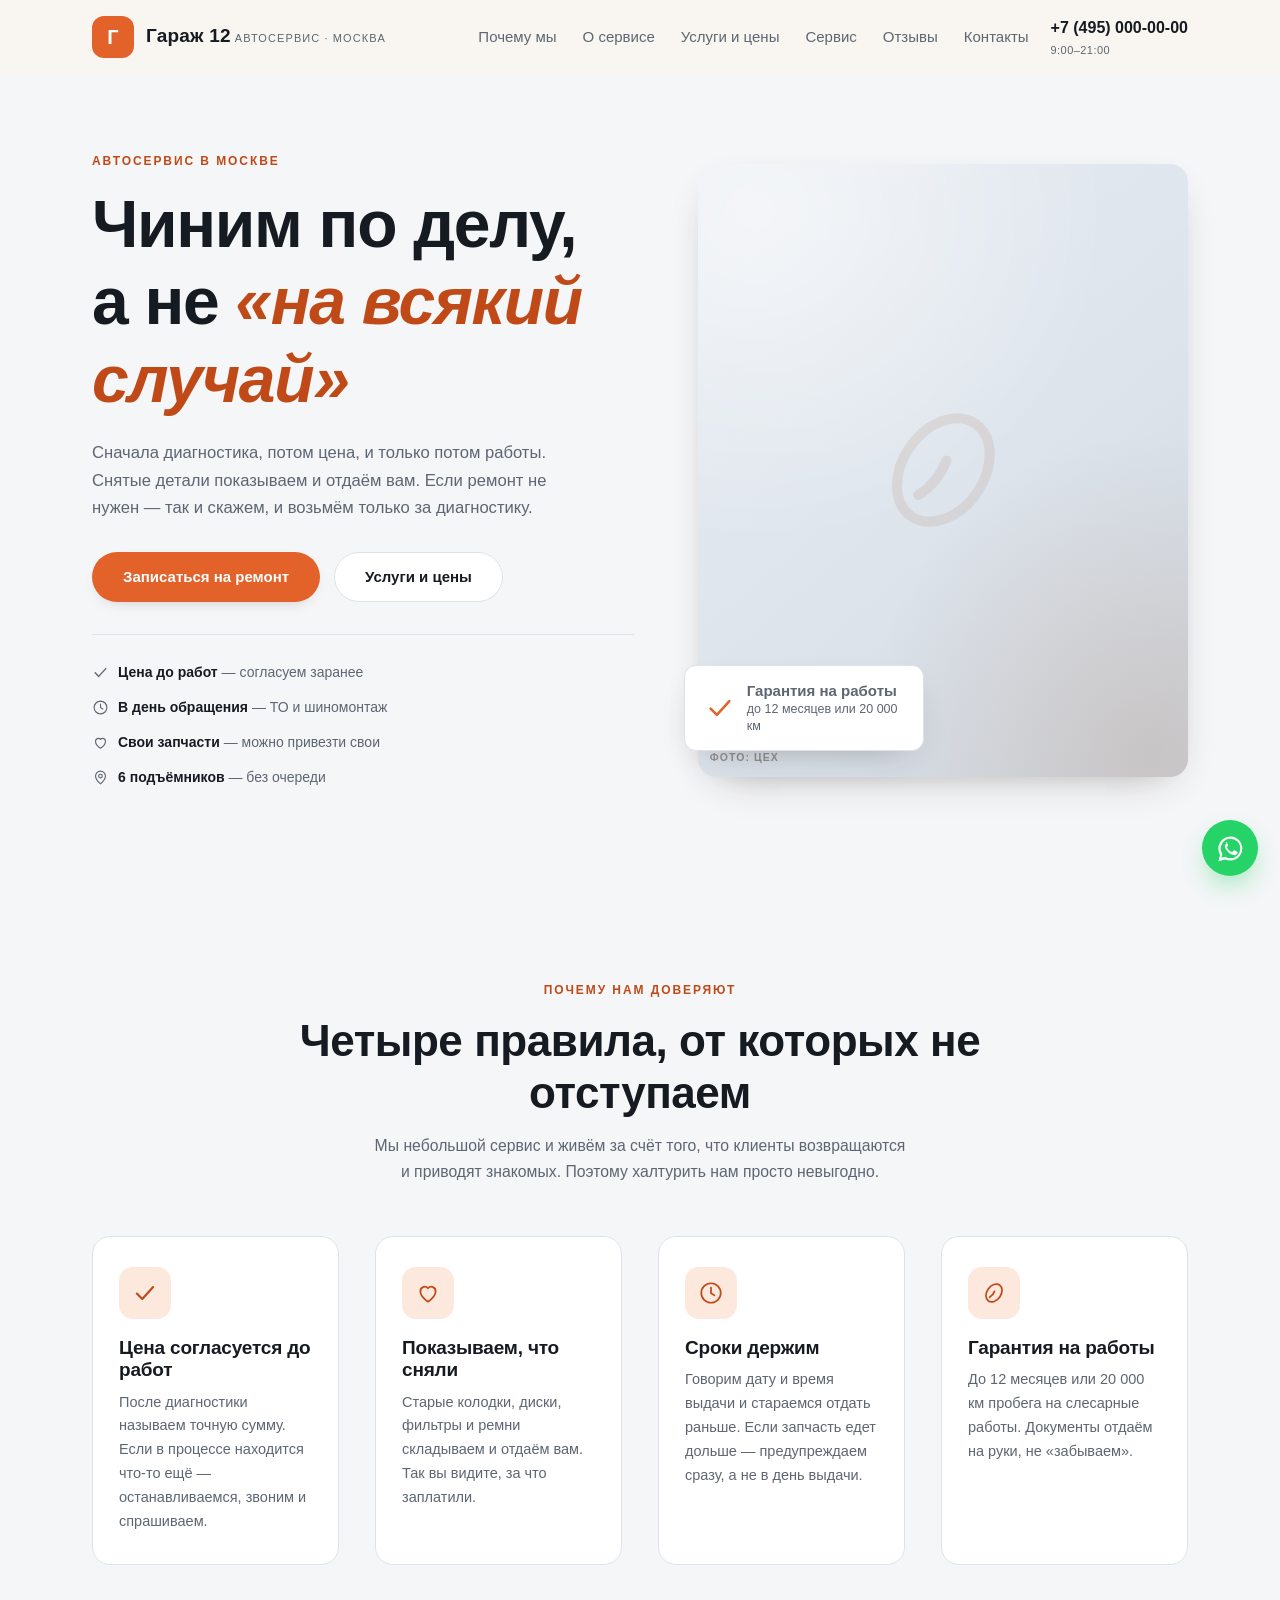
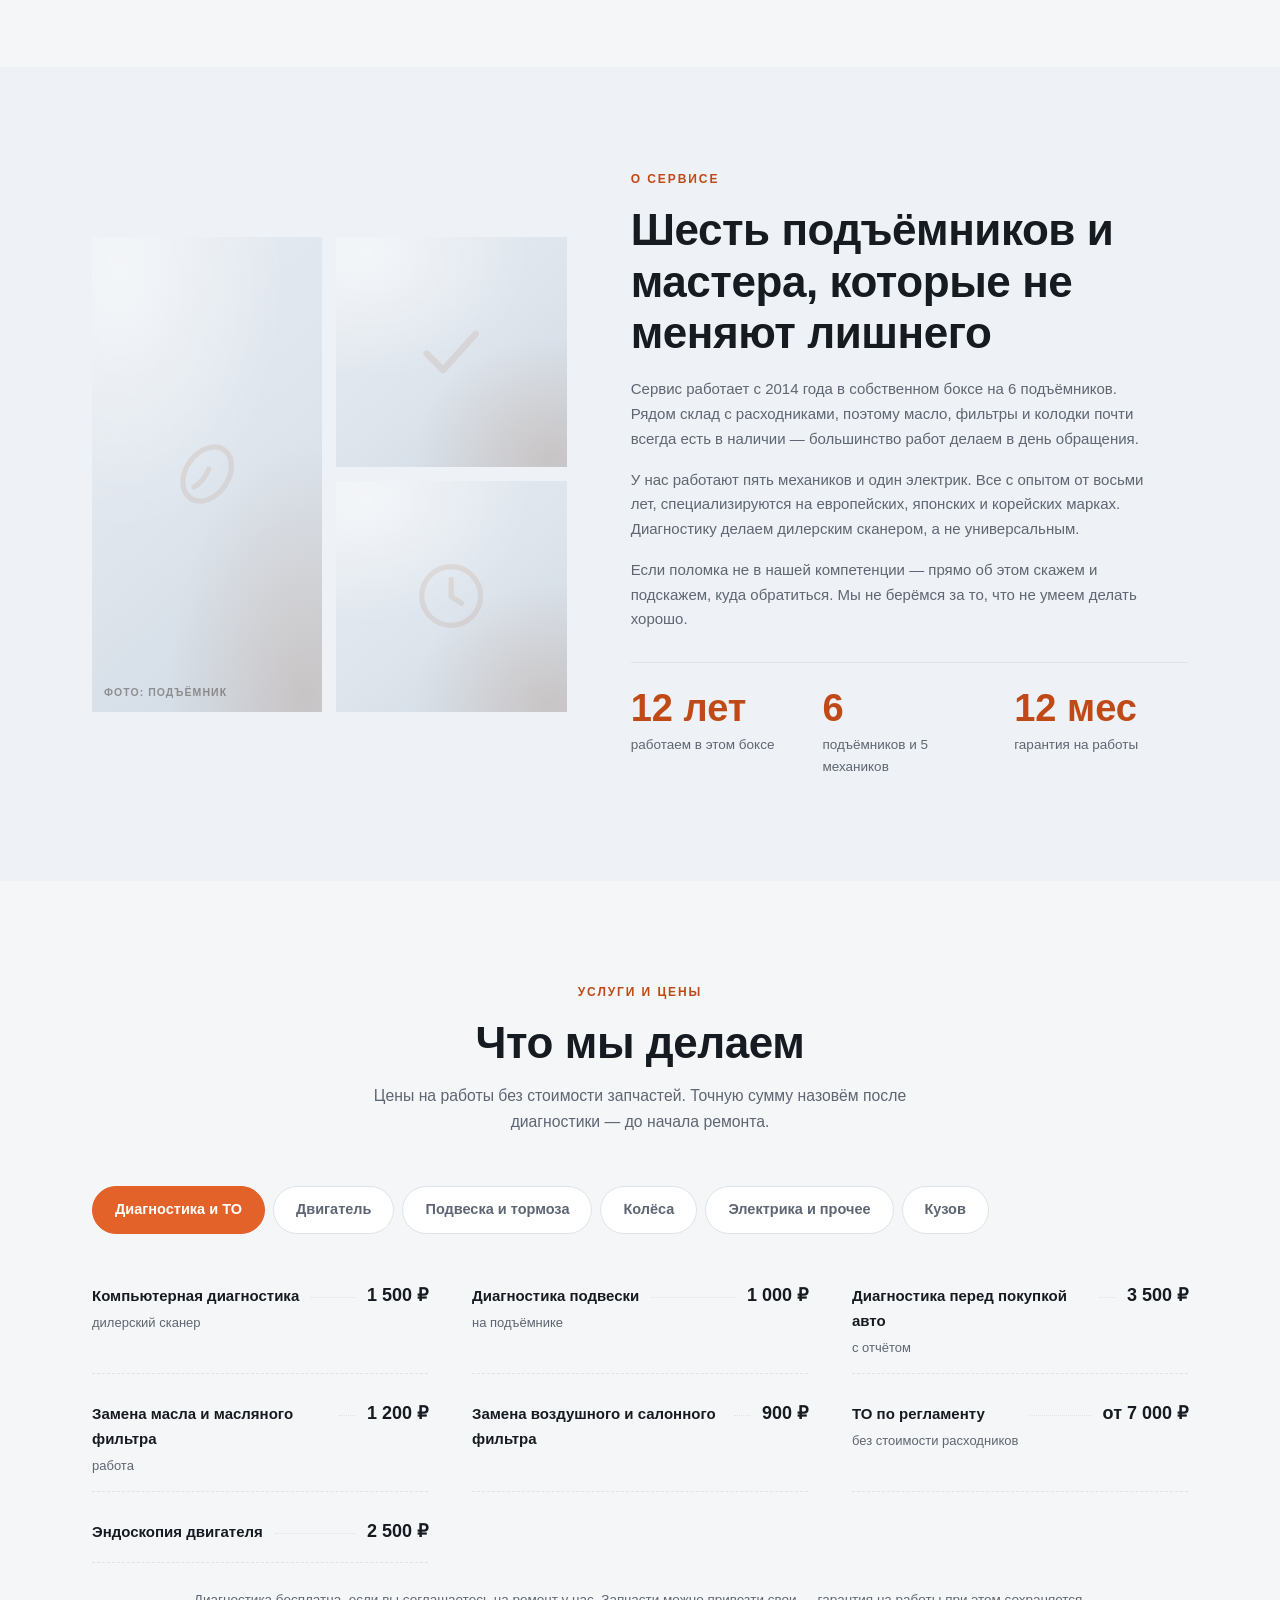
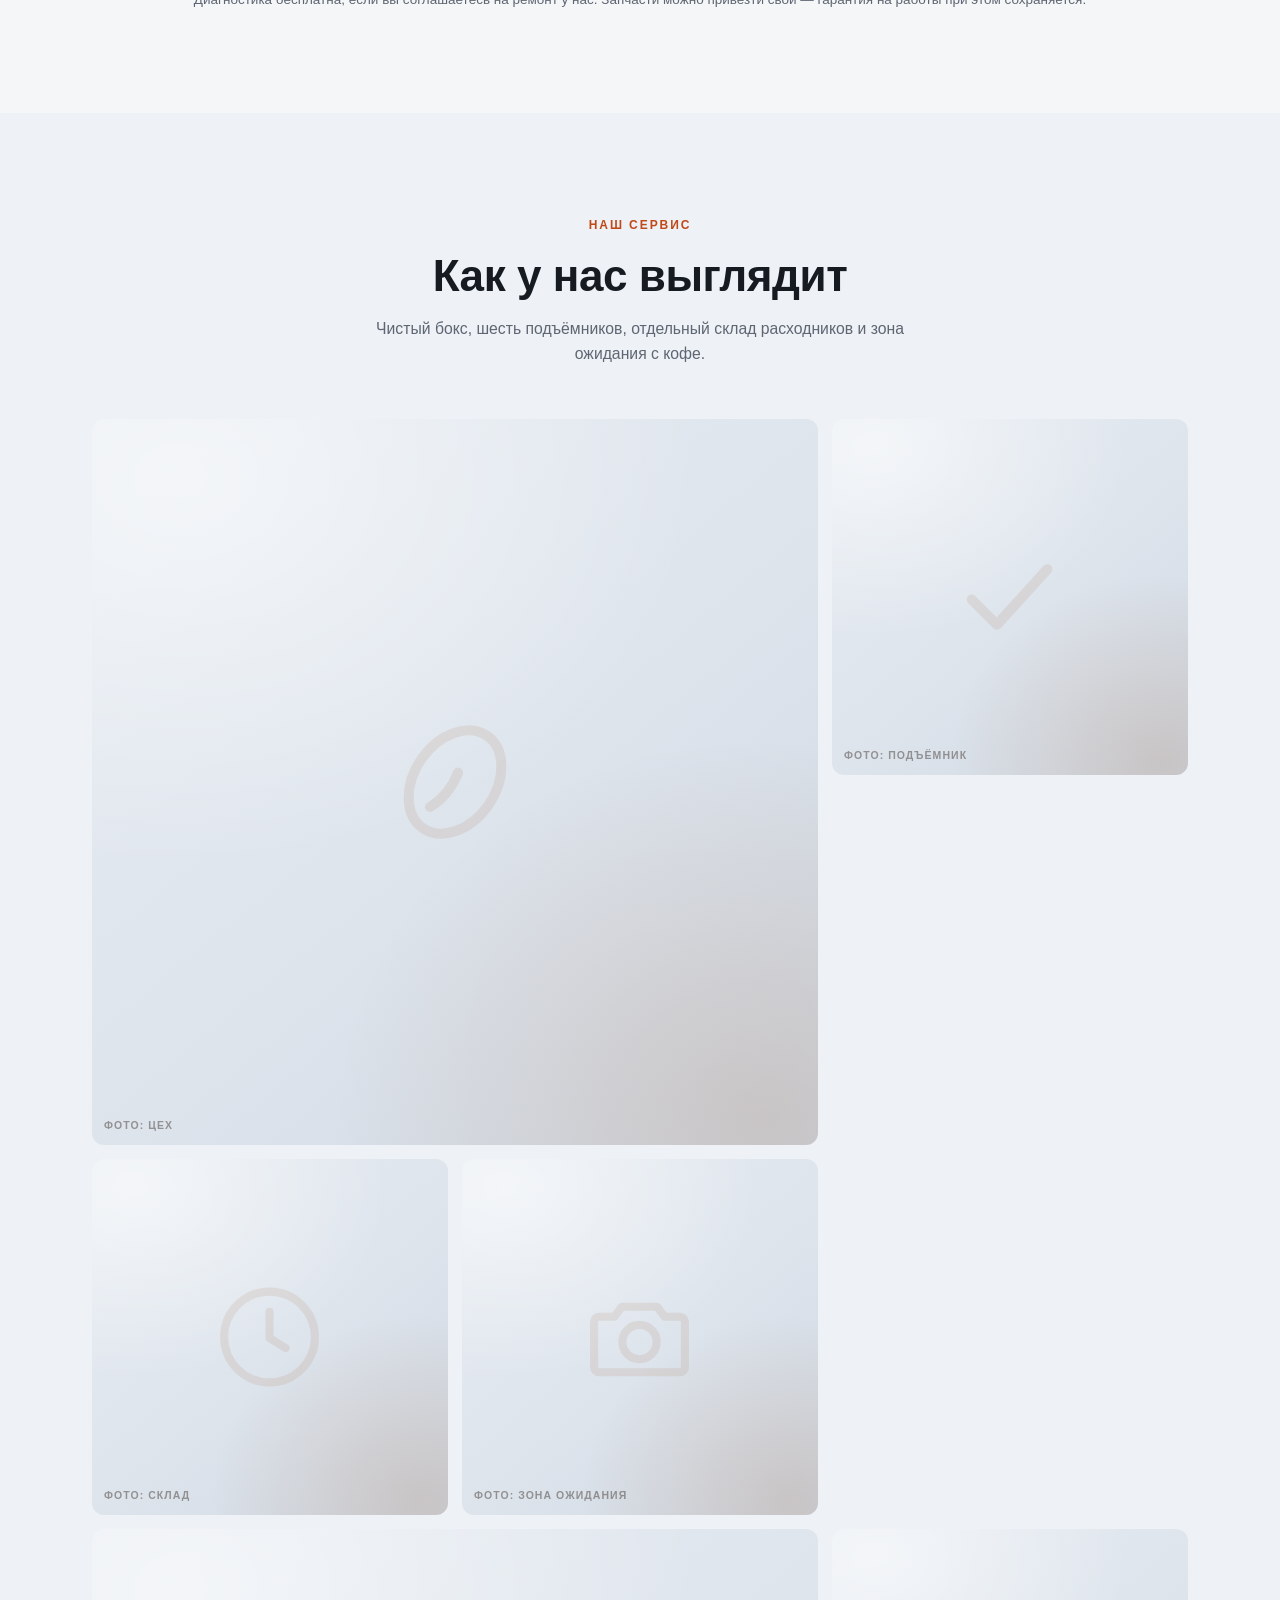
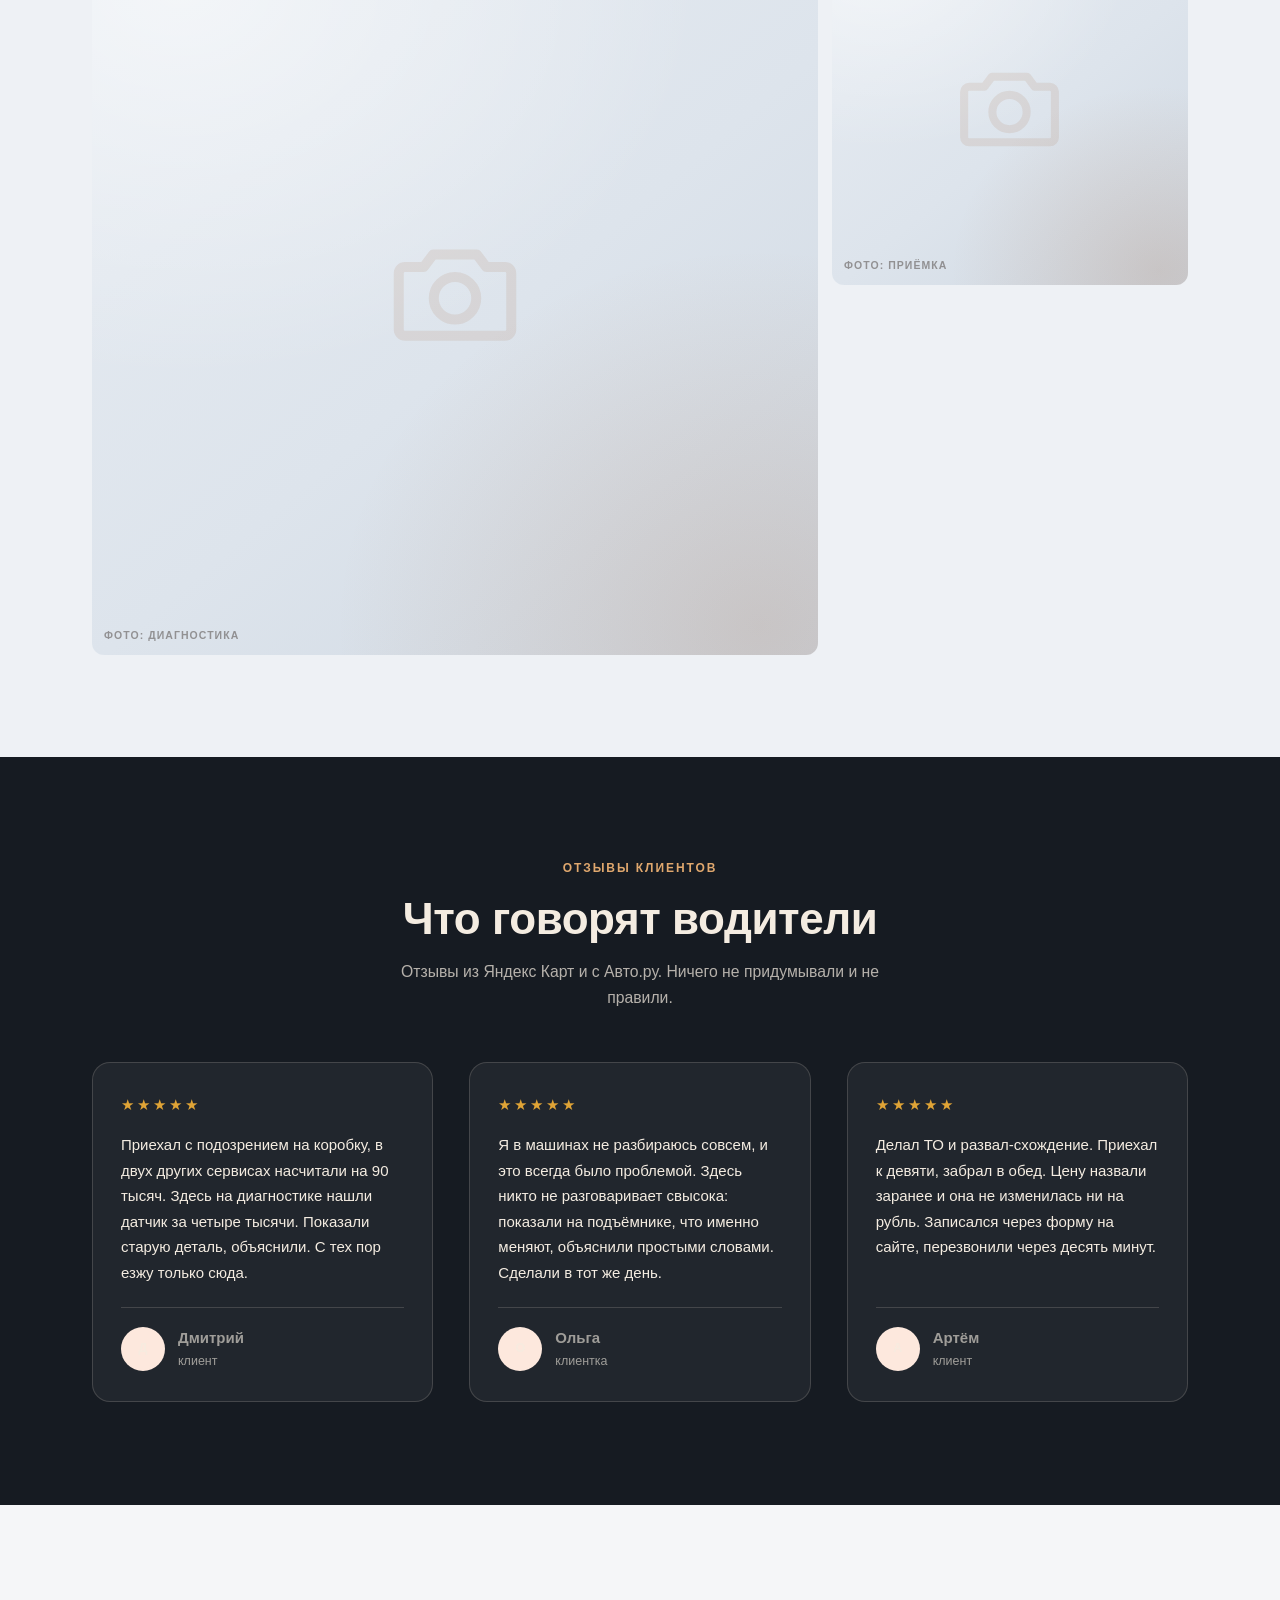
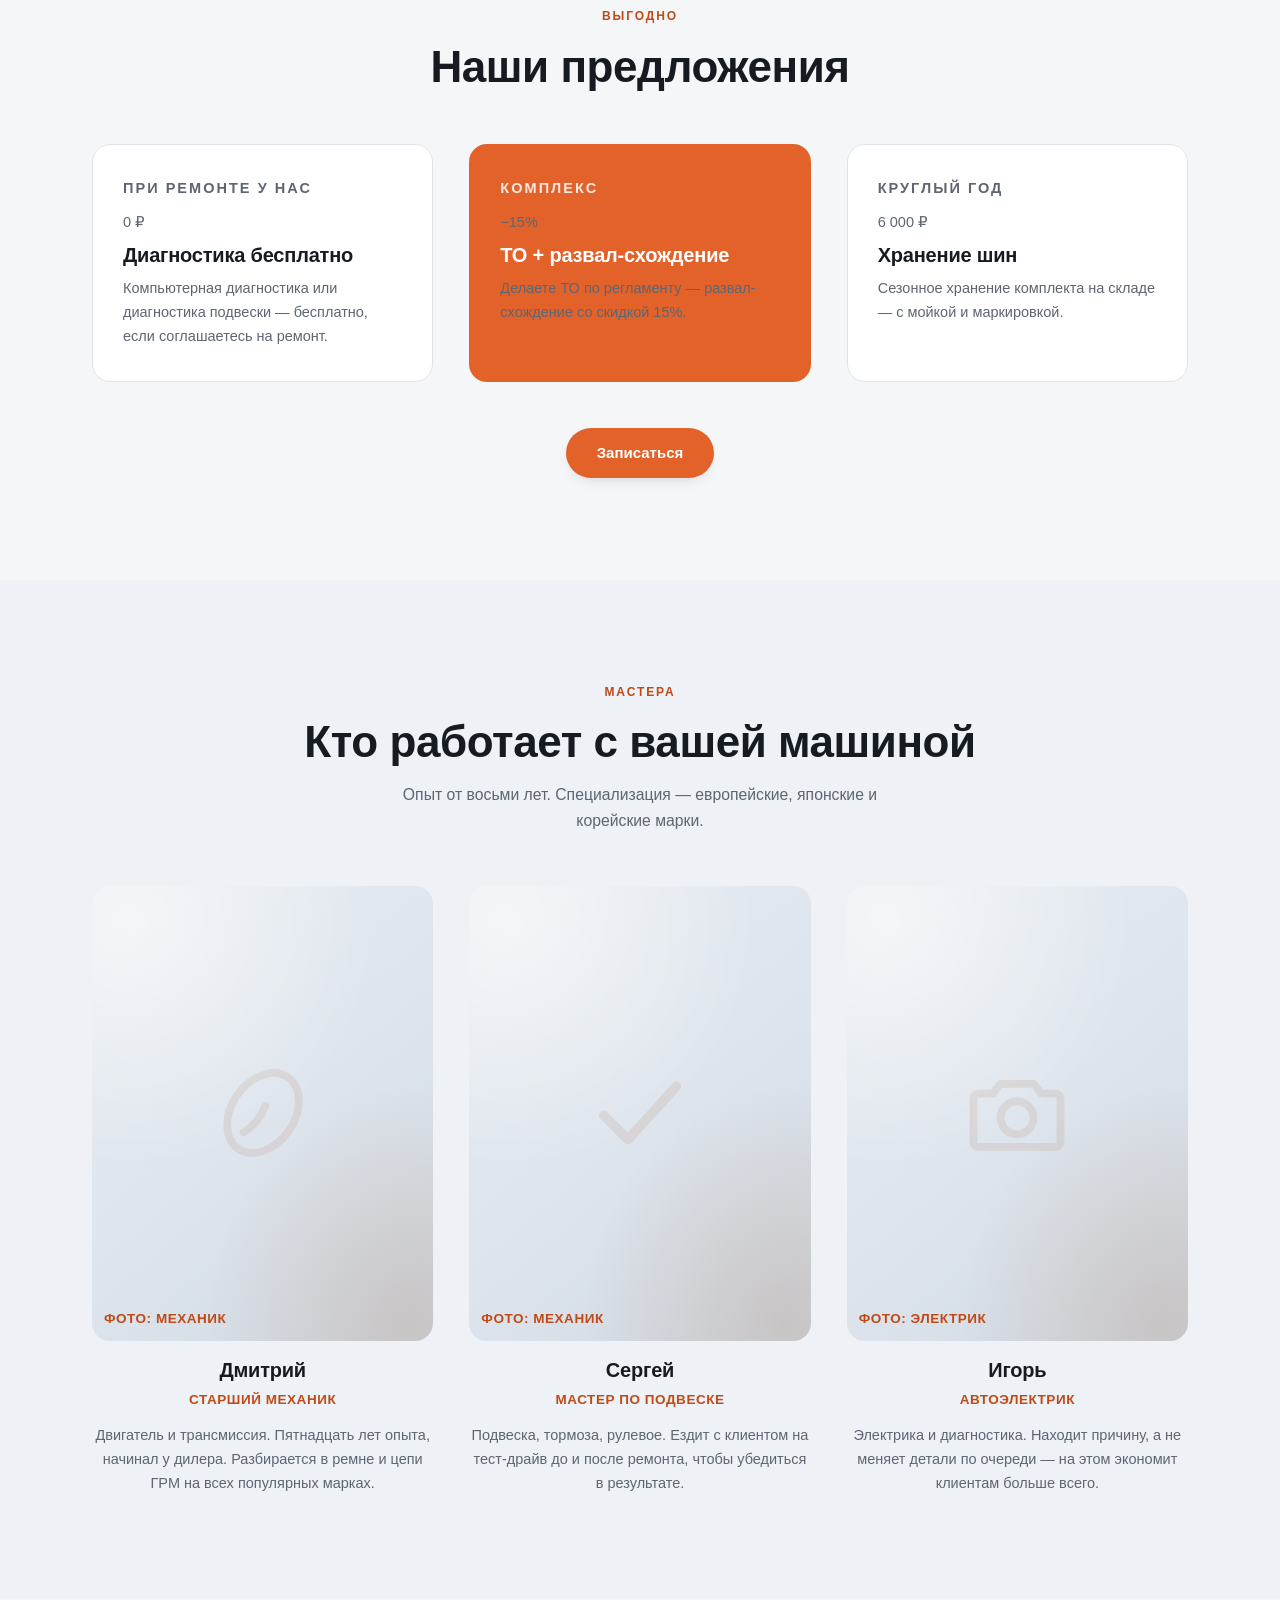
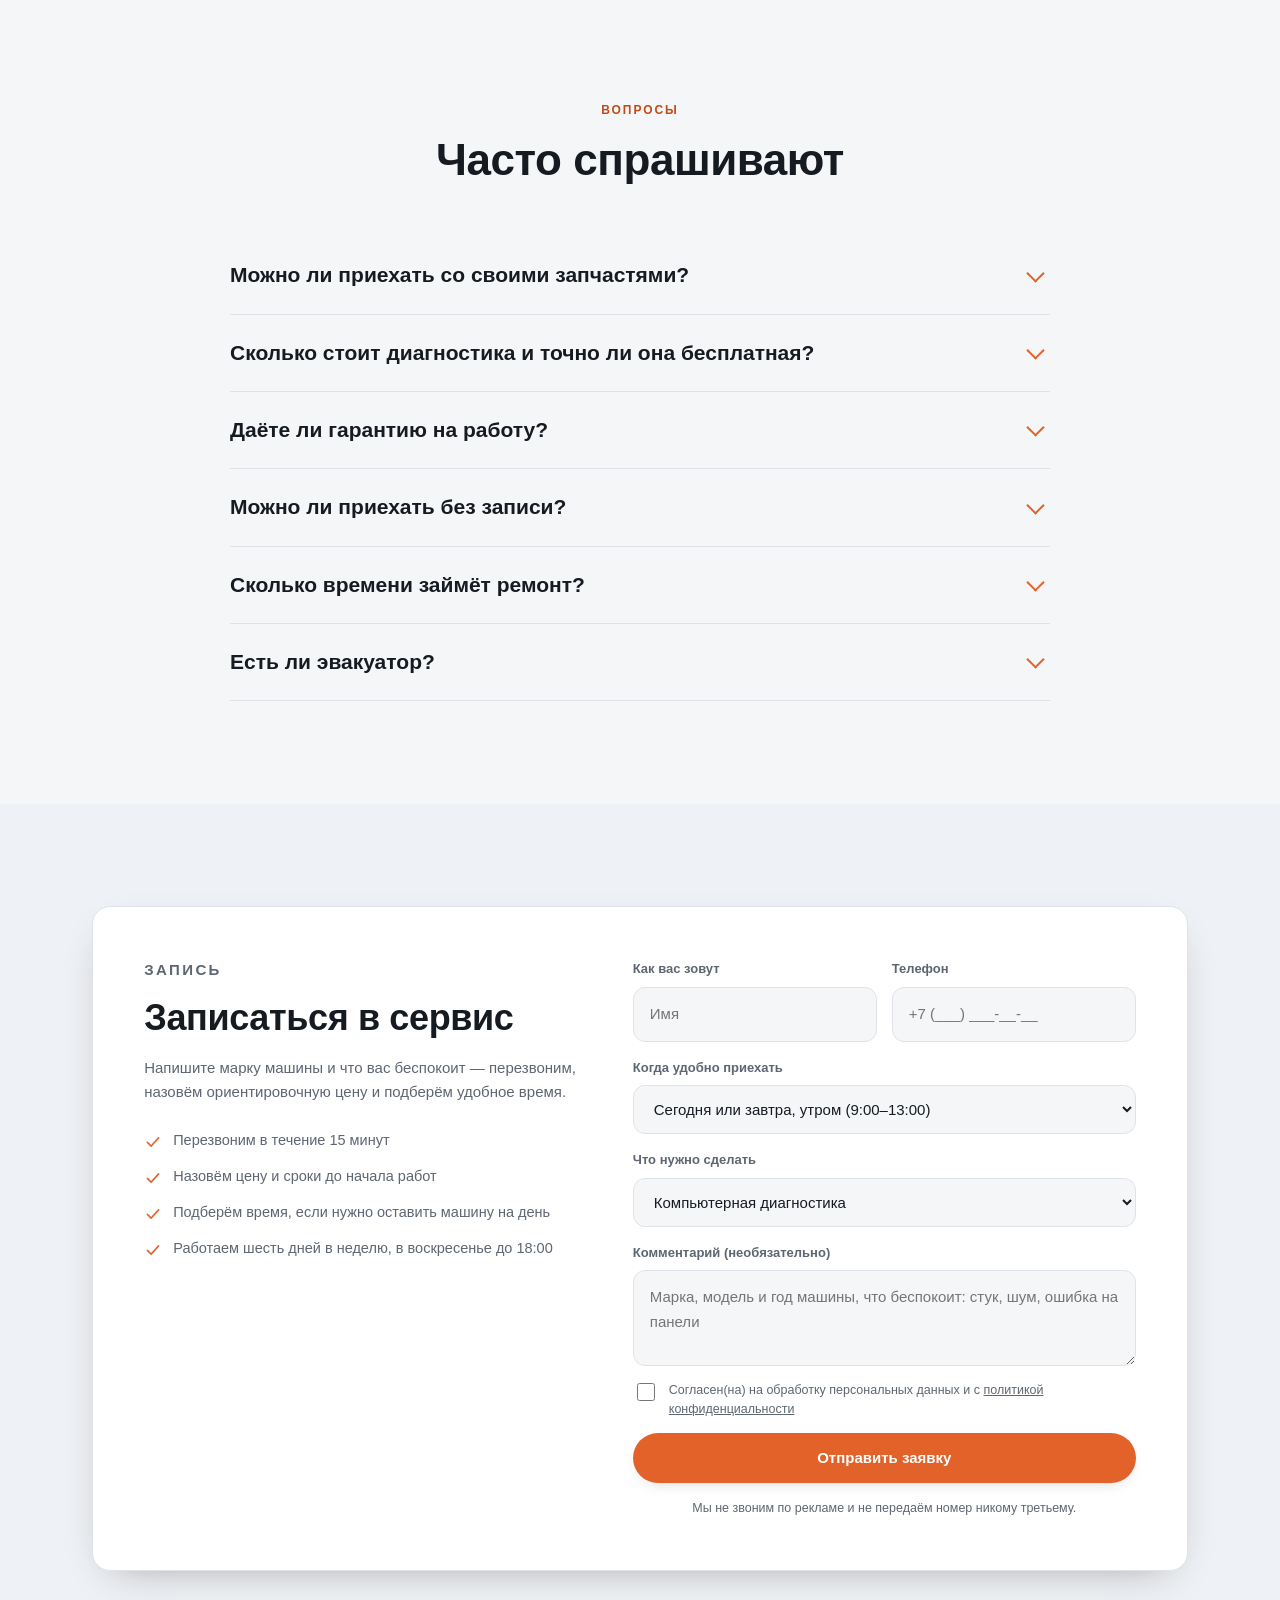
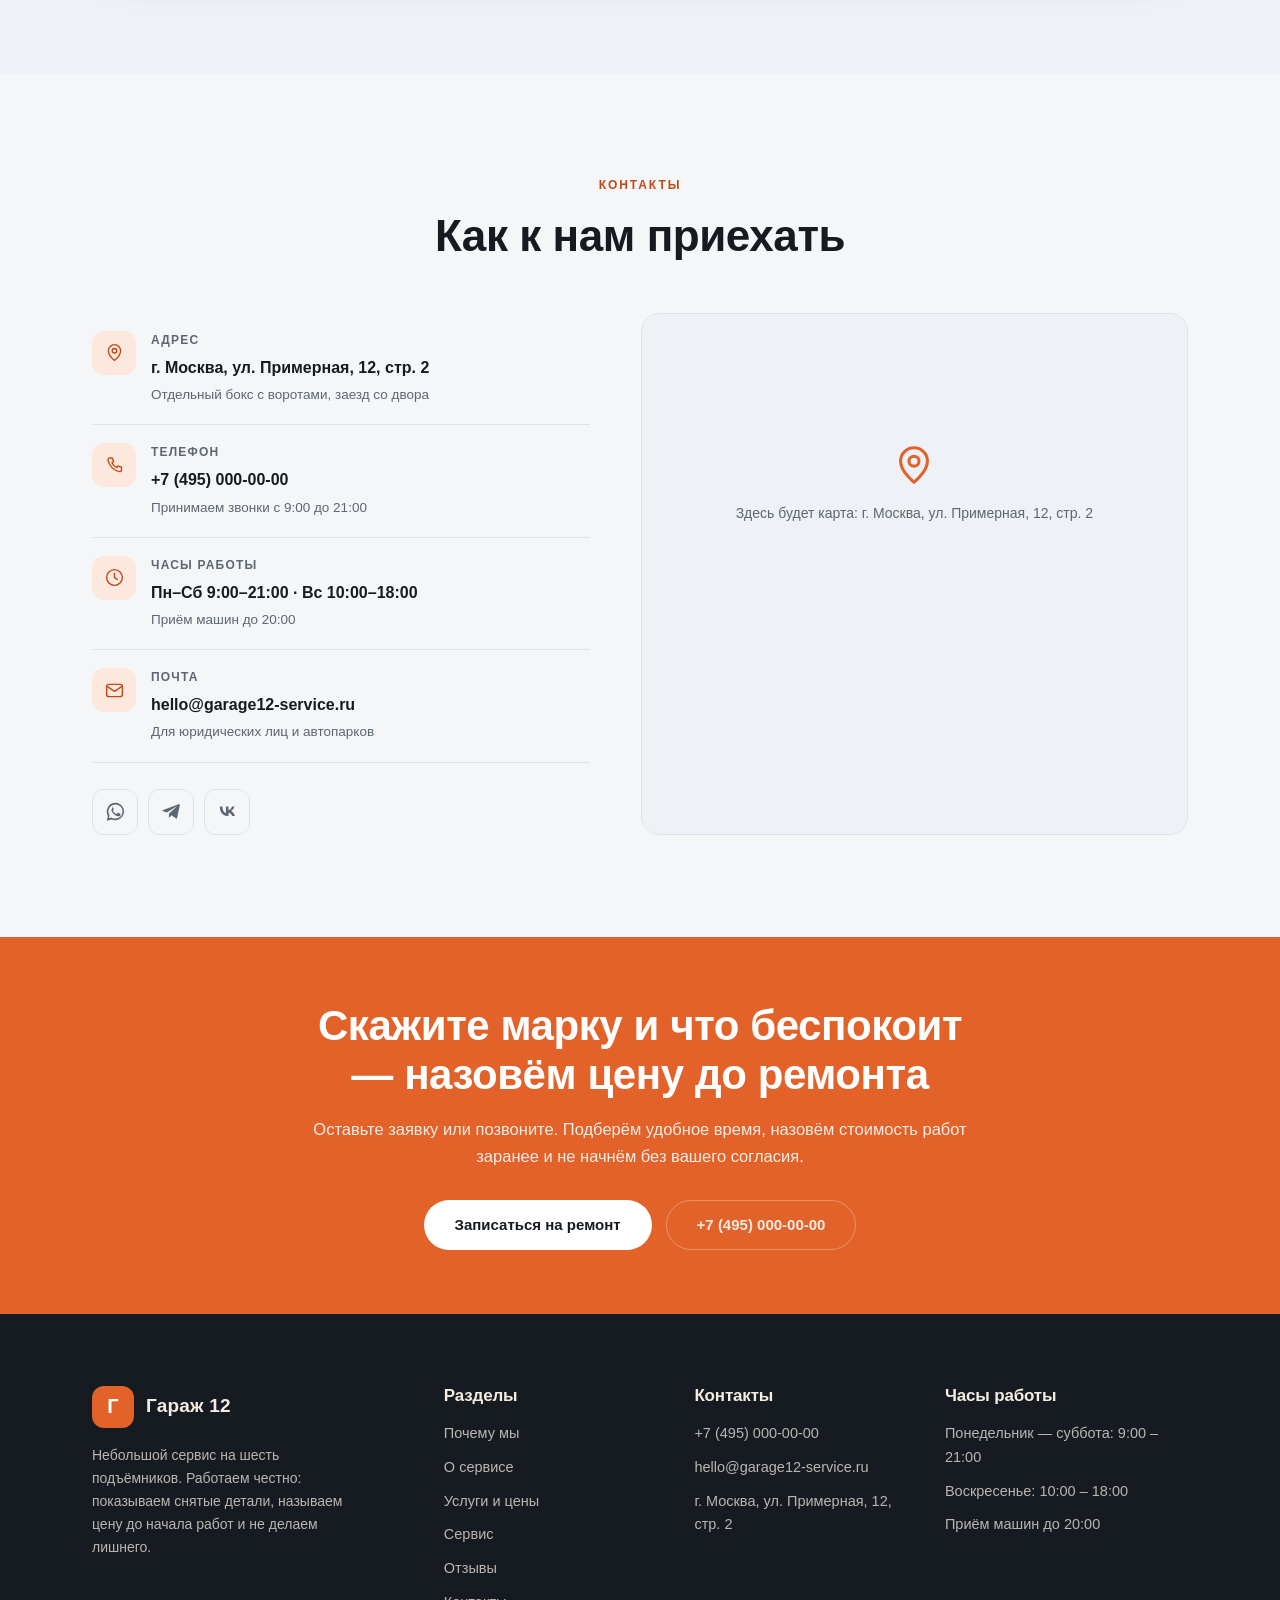
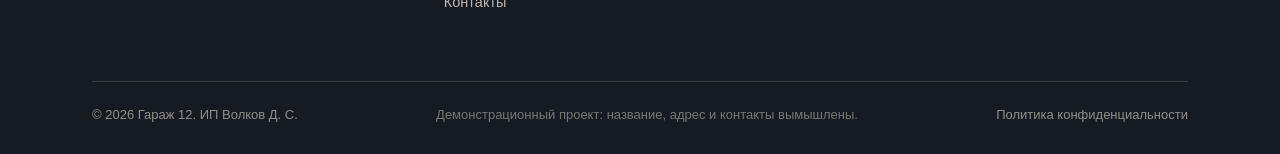
==== commit 92257989: "Fix: nav CTA button showed on desktop and squeezed contacts off the right edge" ====
--- a/avto/index.html
+++ b/avto/index.html
@@ -30,6 +30,7 @@
 <script type="application/ld+json">{"@context":"https://schema.org","mainEntity":[{"acceptedAnswer":{"text":"Да, можно. Гарантия на работы в этом случае сохраняется в полном объёме, но на саму привезённую деталь мы гарантию дать не можем — только на качество установки. Если сомневаетесь, что заказывать, мы подскажем артикулы и подберём аналоги.","@type":"Answer"},"name":"Можно ли приехать со своими запчастями?","@type":"Question"},{"acceptedAnswer":{"text":"Компьютерная диагностика — 1 500 ₽, диагностика подвески — 1 000 ₽. Если после диагностики вы соглашаетесь на ремонт у нас, эти деньги не берём. Платите только за диагностику, если решили ремонтироваться в другом месте.","@type":"Answer"},"name":"Сколько стоит диагностика и точно ли она бесплатная?","@type":"Question"},{"acceptedAnswer":{"text":"Да, до 12 месяцев или 20 000 км пробега на слесарные работы — что наступит раньше. Документы выдаём на руки. Если в гарантийный период появится та же неисправность, устраним бесплатно.","@type":"Answer"},"name":"Даёте ли гарантию на работу?","@type":"Question"},{"acceptedAnswer":{"text":"Можно, но лучше записаться — иначе придётся ждать в очереди. В день обращения делаем ТО, шиномонтаж, замену колодок и масла. Для сложного ремонта понадобится запись: нужно заказать запчасти.","@type":"Answer"},"name":"Можно ли приехать без записи?","@type":"Question"},{"acceptedAnswer":{"text":"Замену масла, колодок или шиномонтаж делаем за час-полтора. ТО по регламенту — от трёх часов. Ремонт двигателя или сцепления обычно от одного до трёх дней, точнее скажем после диагностики.","@type":"Answer"},"name":"Сколько времени займёт ремонт?","@type":"Question"},{"acceptedAnswer":{"text":"Своего эвакуатора нет, но мы работаем с партнёрами и подскажем, к кому обратиться — приедем на подъёмник и примем машину в любое рабочее время. Скажите при звонке, что машина на эвакуаторе, мы подготовим место.","@type":"Answer"},"name":"Есть ли эвакуатор?","@type":"Question"}],"@type":"FAQPage"}</script>
 </head>
 <body>
+
 <a class="skip" href="#main">Перейти к содержанию</a>
 
 <svg width="0" height="0" style="position:absolute" aria-hidden="true" focusable="false">
@@ -53,6 +54,7 @@
   <symbol id="i-tg" viewBox="0 0 24 24" fill="currentColor"><path d="M21.6 4.3 18.5 19c-.2 1-.9 1.3-1.7.8l-4.7-3.5-2.3 2.2c-.3.3-.5.5-.9.5l.3-4.6 8.5-7.7c.4-.3-.1-.5-.6-.2L6.6 13 2.3 11.6c-.9-.3-.9-.9.2-1.3l17.5-6.7c.8-.3 1.5.2 1.6.7Z"/></symbol>
   <symbol id="i-vk" viewBox="0 0 24 24" fill="currentColor"><path d="M12.8 17.2c-6 0-9.5-4.1-9.6-11h3c.1 5 2.3 7.2 4 7.6V6.2h2.9v4.3c1.7-.2 3.4-2.1 4-4.3h2.8a8 8 0 0 1-3.7 5.3 8.2 8.2 0 0 1 4.3 5.7h-3.1a5.1 5.1 0 0 0-4.3-3.8v3.8h-.3Z"/></symbol>
   <symbol id="i-camera" viewBox="0 0 24 24" fill="none" stroke="currentColor" stroke-width="1.6" stroke-linecap="round" stroke-linejoin="round"><path d="M4 8h3l1.5-2h7L17 8h3a1 1 0 0 1 1 1v9a1 1 0 0 1-1 1H4a1 1 0 0 1-1-1V9a1 1 0 0 1 1-1Z"/><circle cx="12" cy="13" r="3.4"/></symbol>
+  <symbol id="i-cart" viewBox="0 0 24 24" fill="none" stroke="currentColor" stroke-width="1.7" stroke-linecap="round" stroke-linejoin="round"><path d="M3 4h2.2l2.1 10.4a1.6 1.6 0 0 0 1.6 1.3h7.9a1.6 1.6 0 0 0 1.6-1.2L20 7.5H6"/><circle cx="9.5" cy="19.5" r="1.3"/><circle cx="17" cy="19.5" r="1.3"/></symbol>
 </svg>
 
 <header class="site-head" id="top">
@@ -72,7 +74,7 @@
       <a href="#reviews">Отзывы</a>
       <a href="#contacts">Контакты</a>
       
-      <a class="btn btn--primary" href="#booking" style="margin-top:14px">Записаться</a>
+      <a class="btn btn--primary" href="#booking">Записаться</a>
     </nav>
     <a class="head-phone" href="tel:+74950000000">+7 (495) 000-00-00<small>9:00–21:00</small></a>
     <button class="burger" id="burger" aria-label="Меню" aria-expanded="false" aria-controls="nav"><span></span></button>
@@ -103,6 +105,7 @@
         <svg aria-hidden="true"><use href="#i-bean"/></svg>
         <span class="ph__hint">Фото: цех</span>
       </div>
+      
       <div class="hero__badge">
         <svg width="30" height="30" style="color:var(--accent);flex:none" aria-hidden="true"><use href="#i-check"/></svg>
         <span><b>Гарантия на работы</b><span>до 12 месяцев или 20 000 км</span></span>
@@ -146,8 +149,11 @@
   <div class="wrap about__in">
     <div class="about__media reveal">
       <div class="ph ph--4"><svg aria-hidden="true"><use href="#i-bean"/></svg><span class="ph__hint">Фото: подъёмник</span></div>
+      
       <div class="ph ph--2"><svg aria-hidden="true"><use href="#i-check"/></svg></div>
+      
       <div class="ph ph--2"><svg aria-hidden="true"><use href="#i-clock"/></svg></div>
+      
     </div>
     <div class="about__body reveal">
       <p class="eyebrow">О сервисе</p>
--- a/avto/css/style.css
+++ b/avto/css/style.css
@@ -133,7 +133,13 @@
   height: 1.5px; background: var(--accent); transition: right .25s ease;
 }
 .nav a:hover::after { right: 0; }
-.head-phone { font-weight: 700; font-size: 16px; white-space: nowrap; }
+
+/* Кнопка в меню нужна только в мобильном выпадающем меню.
+   На компьютере она дублирует телефон и распирает шапку — из-за неё
+   контакты уезжали за правый край экрана. */
+.nav > .btn { display: none; }
+
+.head-phone { font-weight: 700; font-size: 16px; white-space: nowrap; flex: none; }
 .head-phone small { display: block; font-size: 11px; font-weight: 500; color: var(--ink-soft); letter-spacing: .04em; }
 
 .burger {
@@ -153,12 +159,18 @@
     position: fixed; inset: 0 0 0 auto; width: min(320px, 86vw);
     background: var(--surface); flex-direction: column; align-items: flex-start;
     padding: 96px 28px 28px; gap: 4px;
-    transform: translateX(100%); transition: transform .3s ease; z-index: 70;
+    transform: translateX(100%); transition: transform .3s ease, visibility .3s ease;
+    z-index: 70;
+    /* без visibility: hidden закрытое меню торчит за экраном и создаёт
+       горизонтальную прокрутку на телефоне */
+    visibility: hidden;
     box-shadow: -20px 0 60px -30px rgba(0,0,0,.5); overflow-y: auto;
   }
-  .nav.is-open { transform: translateX(0); }
+  .nav.is-open { transform: translateX(0); visibility: visible; }
   .nav a { font-size: 18px; padding: 13px 0; width: 100%; border-bottom: 1px solid var(--line); }
   .nav a::after { display: none; }
+  /* в мобильном меню кнопка нужна — показываем и отбиваем сверху */
+  .nav > .btn { display: inline-flex; margin-top: 20px; }
   .burger { display: grid; z-index: 80; }
   .burger.is-open span { background: transparent; }
   .burger.is-open span::before { transform: translateY(6px) rotate(45deg); }
@@ -179,6 +191,12 @@
 .hero__fact b { color: var(--ink); font-weight: 700; }
 .hero__media { position: relative; }
 .hero__media .ph { border-radius: var(--radius); box-shadow: var(--shadow); }
+
+/* Настоящее фото на первом экране */
+.hero__photo {
+  width: 100%; aspect-ratio: 4 / 5; object-fit: cover;
+  border-radius: var(--radius); box-shadow: var(--shadow); display: block;
+}
 .hero__badge {
   position: absolute; left: -14px; bottom: 26px;
   background: var(--surface); border-radius: var(--radius-sm);
@@ -242,6 +260,11 @@
 .about__in { display: grid; grid-template-columns: .92fr 1.08fr; gap: clamp(28px, 5vw, 64px); align-items: center; }
 .about__media { display: grid; grid-template-columns: 1fr 1fr; gap: 14px; }
 .about__media .ph:first-child { grid-row: span 2; aspect-ratio: auto; height: 100%; }
+
+/* Настоящие фото в блоке «О нас» */
+.about__media img { width: 100%; object-fit: cover; border-radius: var(--radius-sm); display: block; }
+.about__media > img:first-child { grid-row: span 2; height: 100%; }
+.about__media > img:not(:first-child) { aspect-ratio: 1 / 1; }
 .about__body p + p { margin-top: 16px; }
 .about__body .h-sect { margin-bottom: 18px; }
 .about__stats { display: grid; grid-template-columns: repeat(3, 1fr); gap: 18px; margin-top: 30px; padding-top: 26px; border-top: 1px solid var(--line); }
@@ -288,6 +311,16 @@
 .gallery .ph { border-radius: var(--radius-sm); cursor: zoom-in; transition: transform .25s ease, box-shadow .25s ease; }
 .gallery .ph:hover { transform: scale(1.015); box-shadow: var(--shadow); }
 .gallery__wide { grid-column: span 2; }
+
+/* Настоящие фото в галерее */
+.gallery__photo {
+  width: 100%; aspect-ratio: 1 / 1; object-fit: cover;
+  border-radius: var(--radius-sm); display: block; cursor: zoom-in;
+  transition: transform .25s ease, box-shadow .25s ease;
+}
+.gallery__photo.gallery__wide { aspect-ratio: 2 / 1; }
+.gallery__photo:hover { transform: scale(1.015); box-shadow: var(--shadow); }
+
 @media (max-width: 720px) { .gallery { grid-template-columns: repeat(2, 1fr); } .gallery__wide { grid-column: span 2; } }
 
 /* ============================================================
@@ -505,6 +538,127 @@
 .skip:focus { left: 0; }
 .center { text-align: center; }
 .mt-lg { margin-top: clamp(28px, 4vw, 46px); }
+
+/* ============================================================
+   КОРЗИНА И ЗАКАЗ В WHATSAPP
+   ============================================================ */
+.price-row { position: relative; }
+.add-btn {
+  flex: none; width: 36px; height: 36px; border-radius: 50%;
+  border: 1.5px solid var(--accent); background: var(--accent-soft); color: var(--accent-deep);
+  font-size: 21px; font-weight: 600; line-height: 1; cursor: pointer;
+  display: grid; place-items: center; padding: 0; margin-left: 6px;
+  transition: background .18s ease, color .18s ease, transform .18s ease;
+}
+.add-btn:hover { background: var(--accent); color: var(--on-accent); transform: scale(1.08); }
+.add-btn:active { transform: scale(.94); }
+.add-btn.is-added { background: var(--accent); color: var(--on-accent); }
+
+.cart-fab {
+  position: fixed; right: 22px; bottom: 96px; z-index: 85;
+  display: inline-flex; align-items: center; gap: 10px;
+  padding: 14px 22px; border: 0; border-radius: var(--radius-pill);
+  background: var(--accent); color: var(--on-accent);
+  font-size: 15px; font-weight: 600; cursor: pointer;
+  box-shadow: 0 14px 34px -12px rgba(0,0,0,.45);
+  transition: transform .2s ease;
+}
+.cart-fab:hover { transform: translateY(-2px); }
+.cart-fab__count {
+  min-width: 24px; height: 24px; padding: 0 7px; border-radius: 999px;
+  background: rgba(255,255,255,.25); display: none; place-items: center;
+  font-size: 13px; font-weight: 700;
+}
+@media (max-width: 760px) { .cart-fab { bottom: 152px; right: 14px; padding: 12px 18px; } }
+
+.cart-backdrop {
+  position: fixed; inset: 0; z-index: 95; background: rgba(20, 15, 10, .5);
+  opacity: 0; pointer-events: none; transition: opacity .3s ease;
+}
+.cart-backdrop.is-on { opacity: 1; pointer-events: auto; }
+
+.cart-panel {
+  position: fixed; top: 0; right: 0; bottom: 0; z-index: 96;
+  width: min(440px, 92vw); background: var(--bg);
+  display: flex; flex-direction: column;
+  transform: translateX(102%); transition: transform .32s cubic-bezier(.4,0,.2,1), visibility .32s;
+  visibility: hidden;
+  box-shadow: -20px 0 60px -30px rgba(0,0,0,.6);
+}
+.cart-panel.is-on { transform: none; visibility: visible; }
+.cart-panel__head {
+  padding: 22px 24px; border-bottom: 1px solid var(--line);
+  display: flex; align-items: center; justify-content: space-between; gap: 14px;
+}
+.cart-panel__head h3 { font-size: 20px; margin: 0; }
+.cart-close {
+  width: 40px; height: 40px; border-radius: 50%; border: 1.5px solid var(--line);
+  background: var(--surface); cursor: pointer; font-size: 20px; line-height: 1;
+  display: grid; place-items: center; color: var(--ink); padding: 0;
+}
+.cart-close:hover { border-color: var(--accent); color: var(--accent-deep); }
+.cart-panel__body { flex: 1; overflow-y: auto; padding: 8px 24px 24px; }
+.cart-panel__foot { border-top: 1px solid var(--line); padding: 20px 24px calc(20px + env(safe-area-inset-bottom)); background: var(--surface); }
+.cart-empty { color: var(--ink-soft); font-size: 15px; text-align: center; padding: 44px 0; }
+
+.cart-item {
+  display: grid; grid-template-columns: 1fr auto; gap: 8px 14px;
+  padding: 16px 0; border-bottom: 1px solid var(--line);
+}
+.cart-item__name { font-weight: 600; font-size: 15px; }
+.cart-item__price { font-family: var(--serif); font-size: 16px; text-align: right; white-space: nowrap; }
+.cart-qty { display: flex; align-items: center; gap: 10px; }
+.cart-qty button {
+  width: 30px; height: 30px; border-radius: 9px; border: 1.5px solid var(--line);
+  background: var(--surface); cursor: pointer; font-size: 17px; line-height: 1;
+  display: grid; place-items: center; color: var(--ink); padding: 0;
+}
+.cart-qty button:hover { border-color: var(--accent); color: var(--accent-deep); }
+.cart-qty span { min-width: 22px; text-align: center; font-weight: 600; }
+.cart-remove {
+  grid-column: 2; justify-self: end; background: none; border: 0; padding: 0;
+  font-size: 12.5px; color: var(--ink-soft); cursor: pointer; text-decoration: underline;
+}
+.cart-remove:hover { color: #b4463a; }
+
+.cart-total { display: flex; justify-content: space-between; align-items: baseline; margin-bottom: 16px; font-size: 15px; color: var(--ink-soft); }
+.cart-total b { font-family: var(--serif); font-size: 24px; color: var(--ink); }
+
+.cart-form { display: grid; gap: 12px; }
+.cart-form input, .cart-form textarea, .cart-form select {
+  width: 100%; padding: 13px 15px; border: 1.5px solid var(--line);
+  border-radius: var(--radius-sm); background: var(--bg); font-size: 15px;
+}
+.cart-form input:focus, .cart-form textarea:focus, .cart-form select:focus {
+  outline: none; border-color: var(--accent); background: var(--surface);
+}
+.cart-form textarea { min-height: 68px; resize: vertical; }
+.cart-form label { font-size: 13px; font-weight: 600; color: var(--ink-soft); display: block; margin-bottom: 5px; }
+.cart-note { font-size: 12.5px; color: var(--ink-soft); text-align: center; margin-top: 4px; }
+.cart-err { font-size: 13px; color: #b4463a; font-weight: 600; display: none; }
+.cart-err.is-on { display: block; }
+
+.head-cart {
+  position: relative; display: inline-flex; align-items: center; gap: 8px;
+  font-size: 14px; font-weight: 600; cursor: pointer;
+  background: none; border: 0; color: var(--ink); padding: 6px 0;
+}
+.head-cart:hover { color: var(--accent-deep); }
+.head-cart__count {
+  min-width: 20px; height: 20px; padding: 0 6px; border-radius: 999px;
+  background: var(--accent); color: var(--on-accent);
+  font-size: 12px; font-weight: 700; display: none; place-items: center;
+}
+.head-cart__count.is-on { display: grid; }
+
+/* на телефоне пальцем попасть в маленькую кнопку трудно —
+   увеличиваем до комфортных 44 пикселей */
+@media (max-width: 760px) {
+  .add-btn { width: 44px; height: 44px; font-size: 24px; margin-left: 8px; }
+  .cart-qty button { width: 38px; height: 38px; font-size: 19px; }
+  .cart-remove { font-size: 13.5px; padding: 8px 0; }
+  .cart-close { width: 44px; height: 44px; font-size: 22px; }
+}
 
 
 /* theme: auto */
